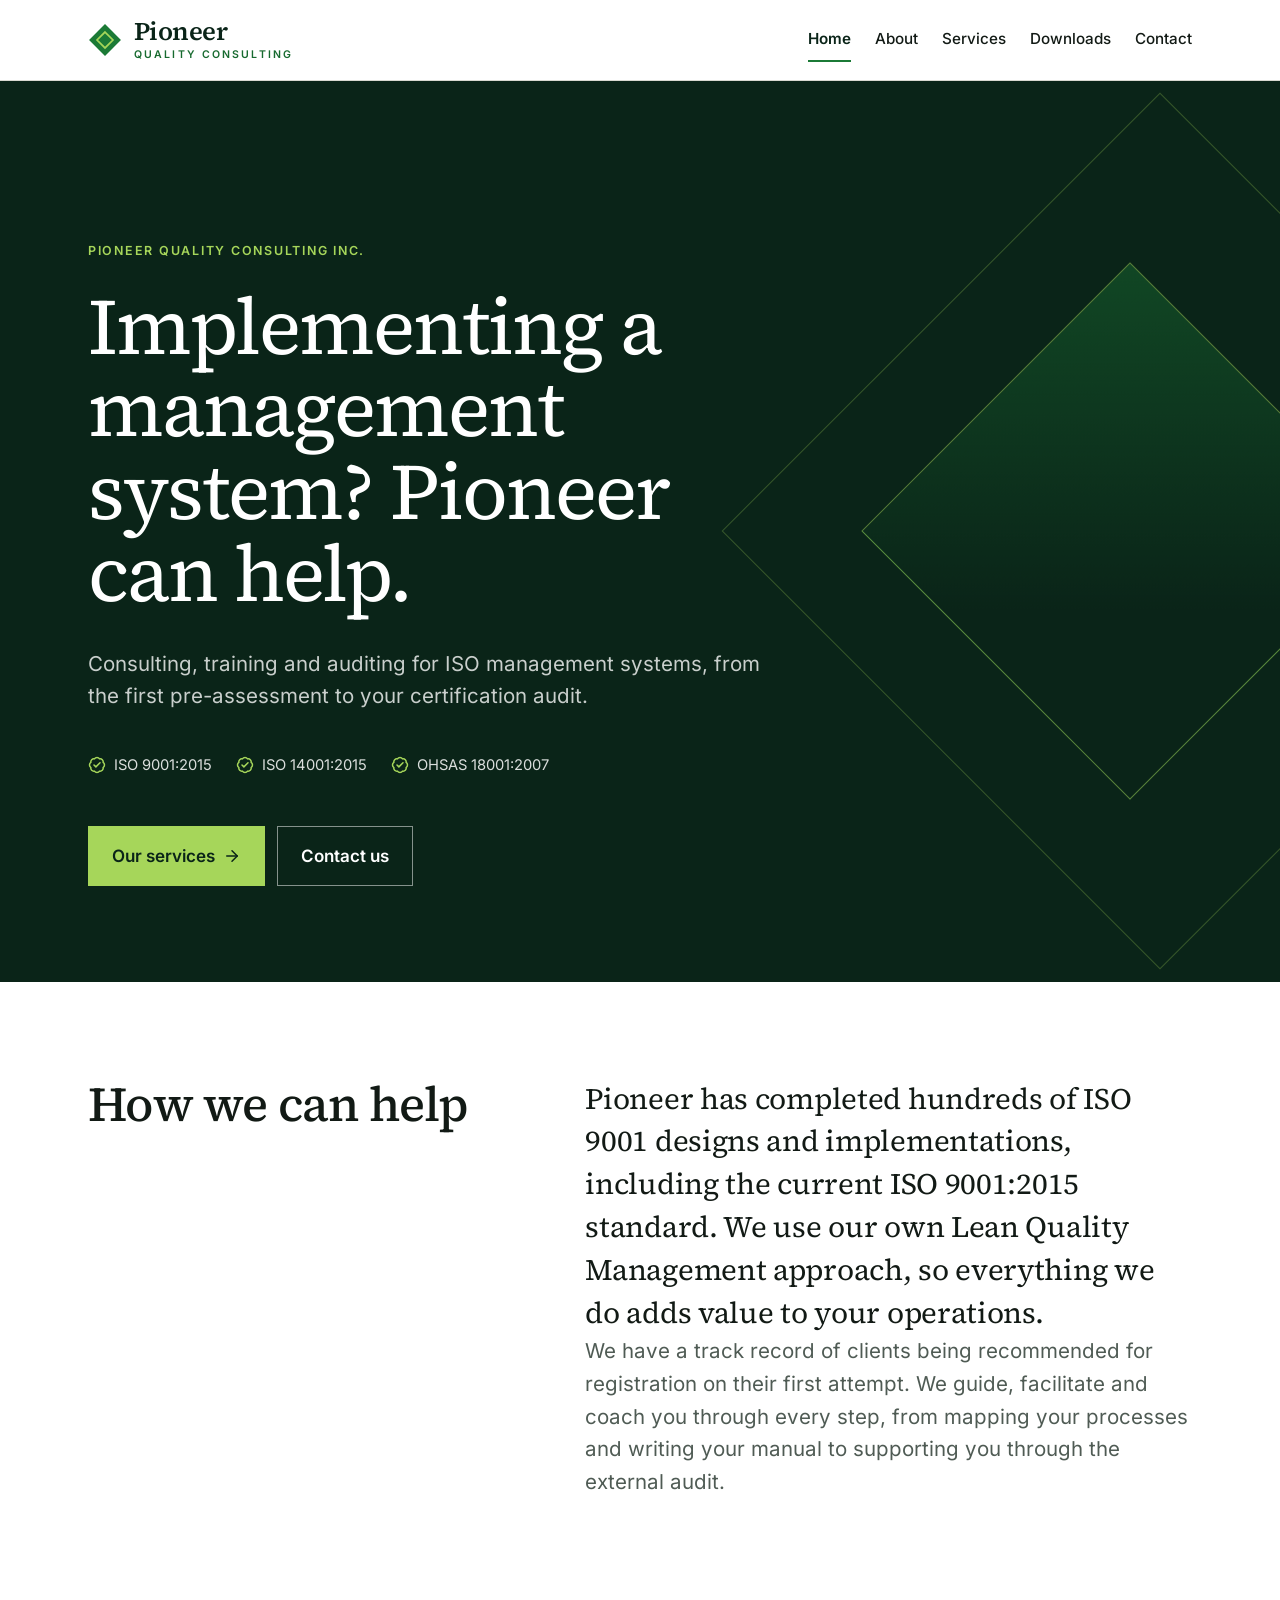
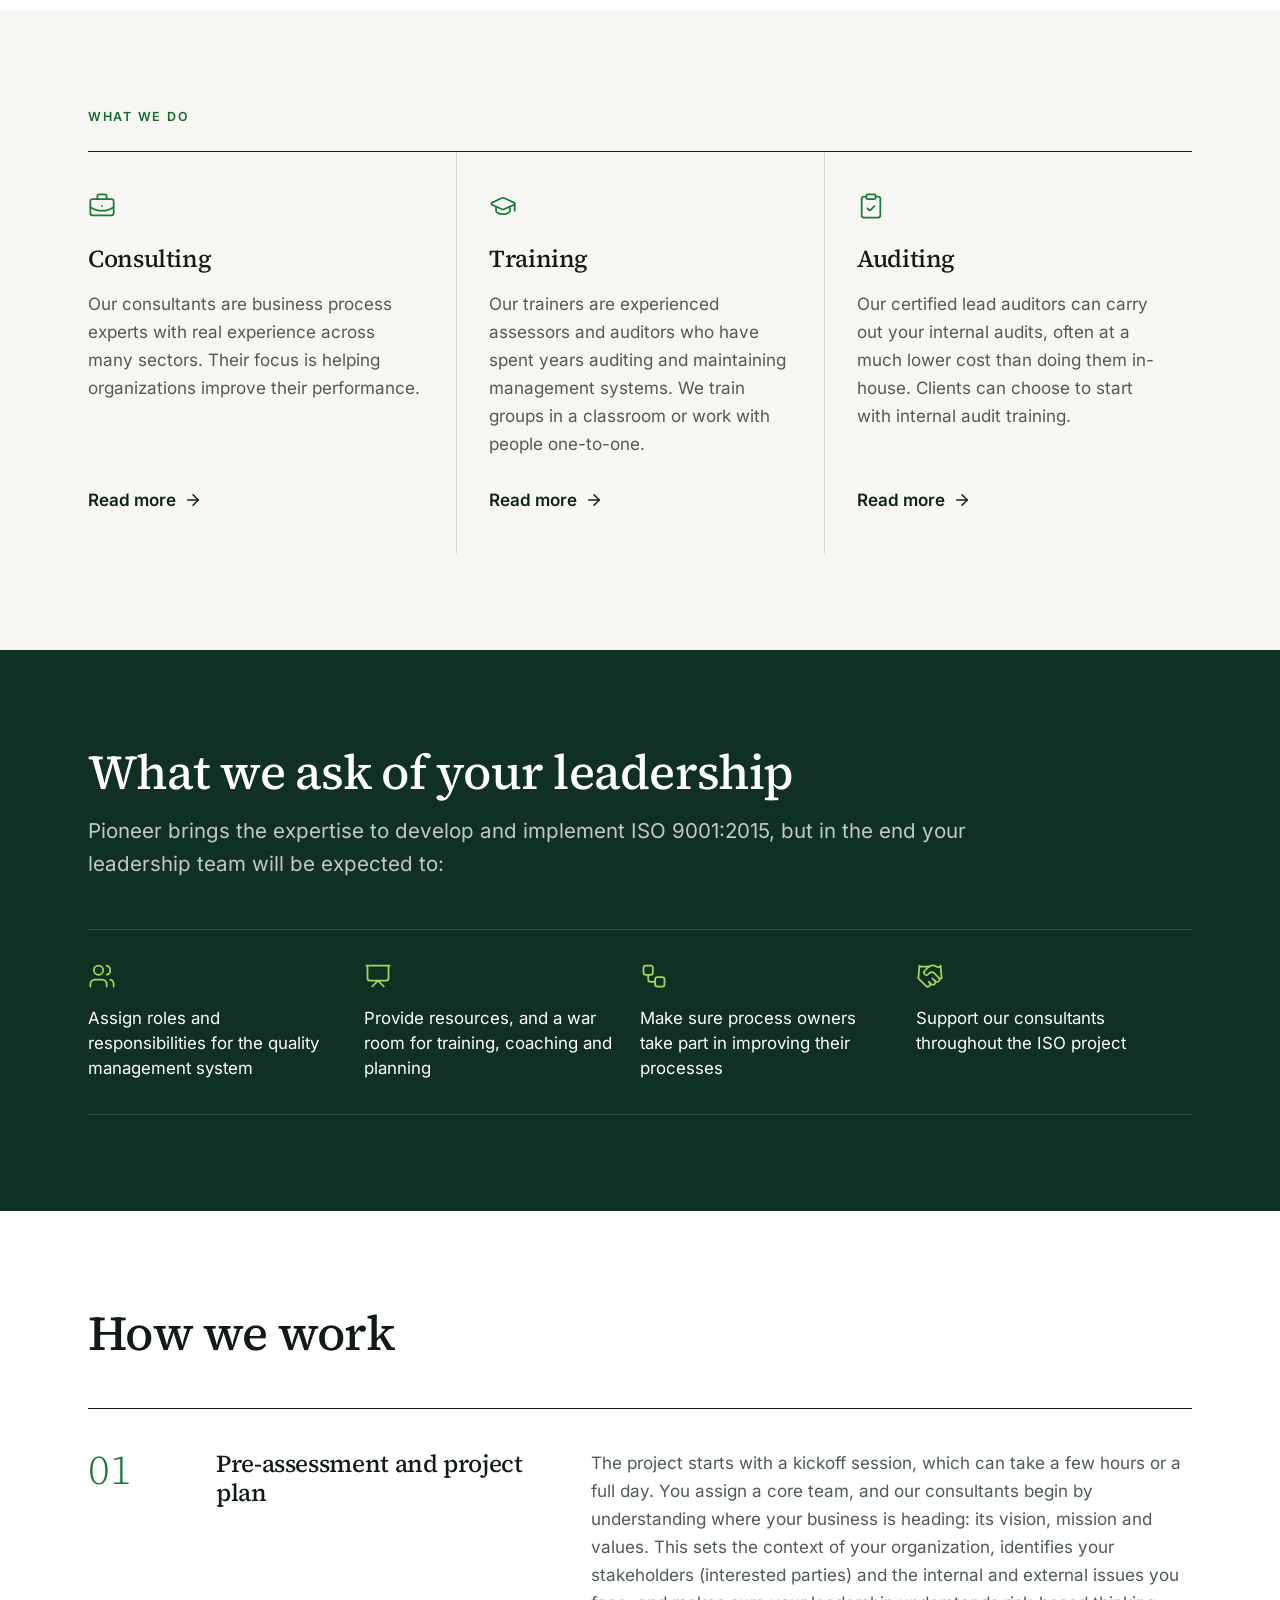
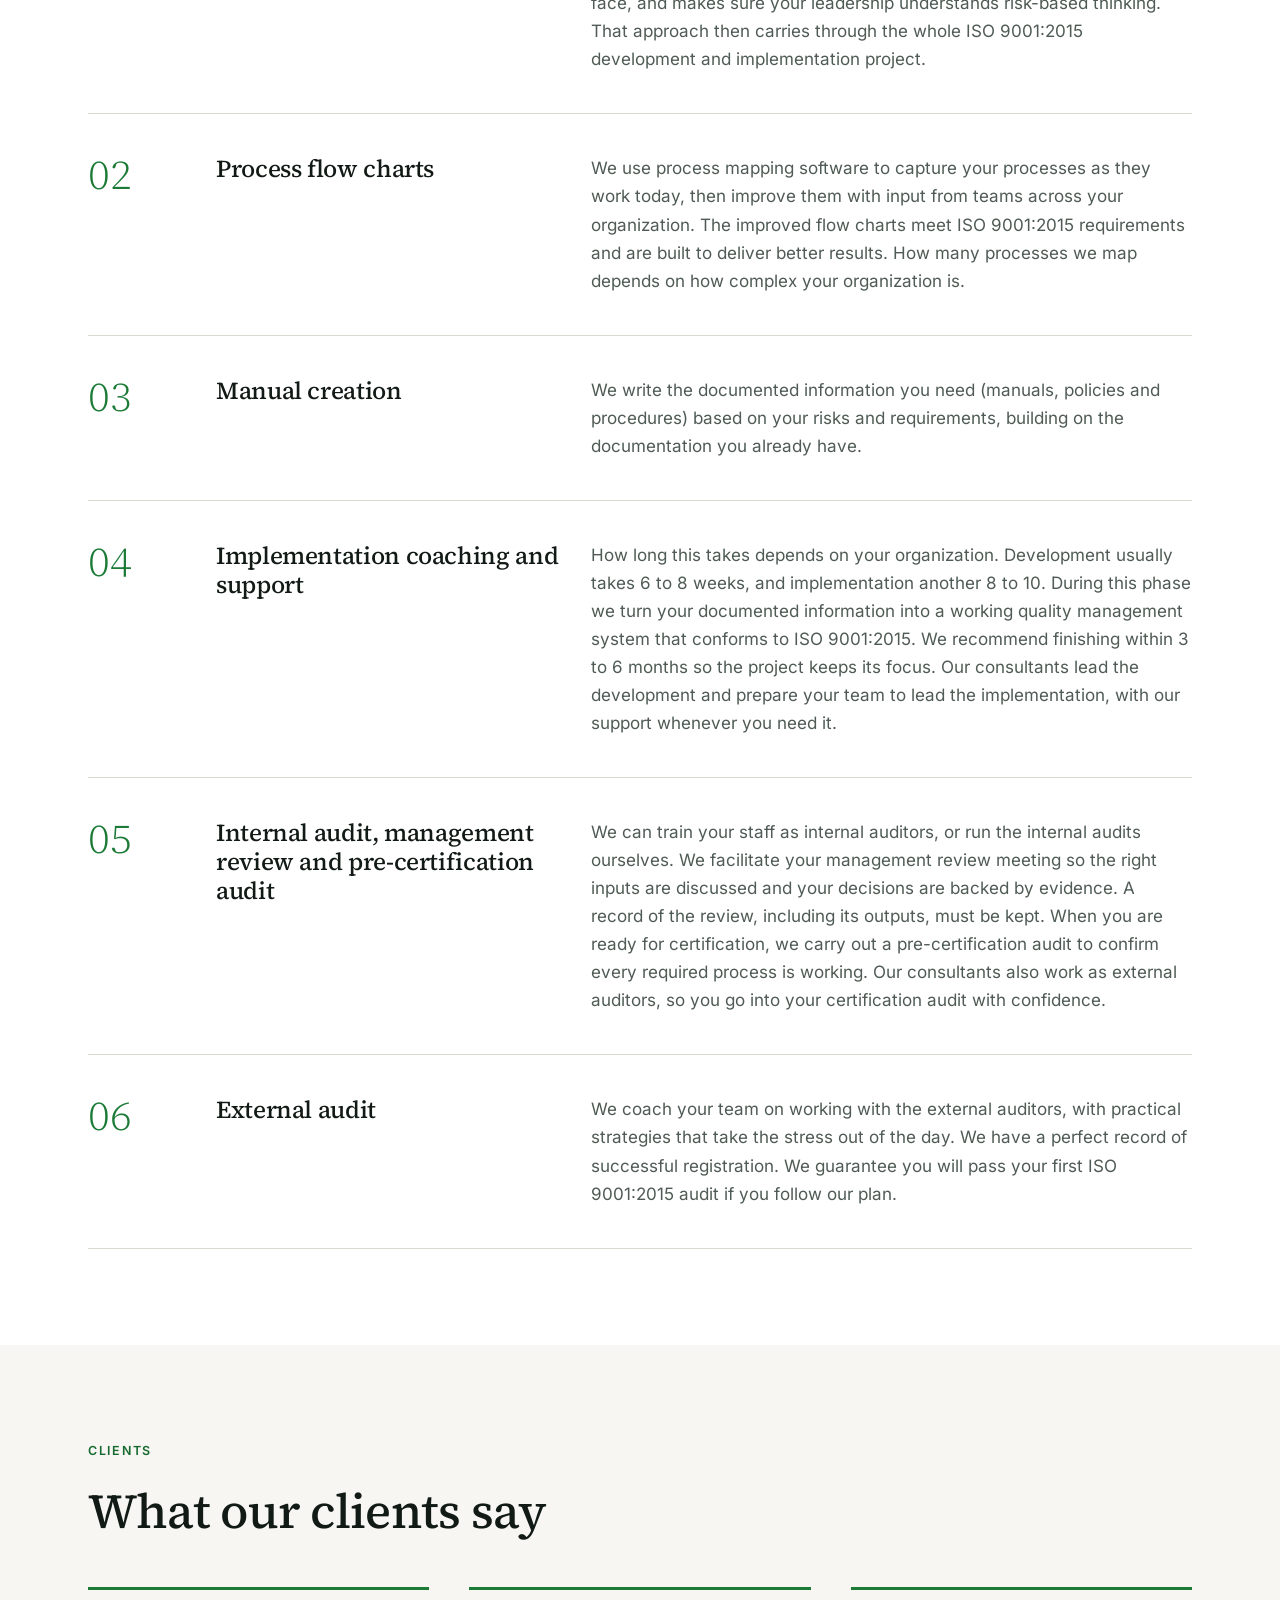
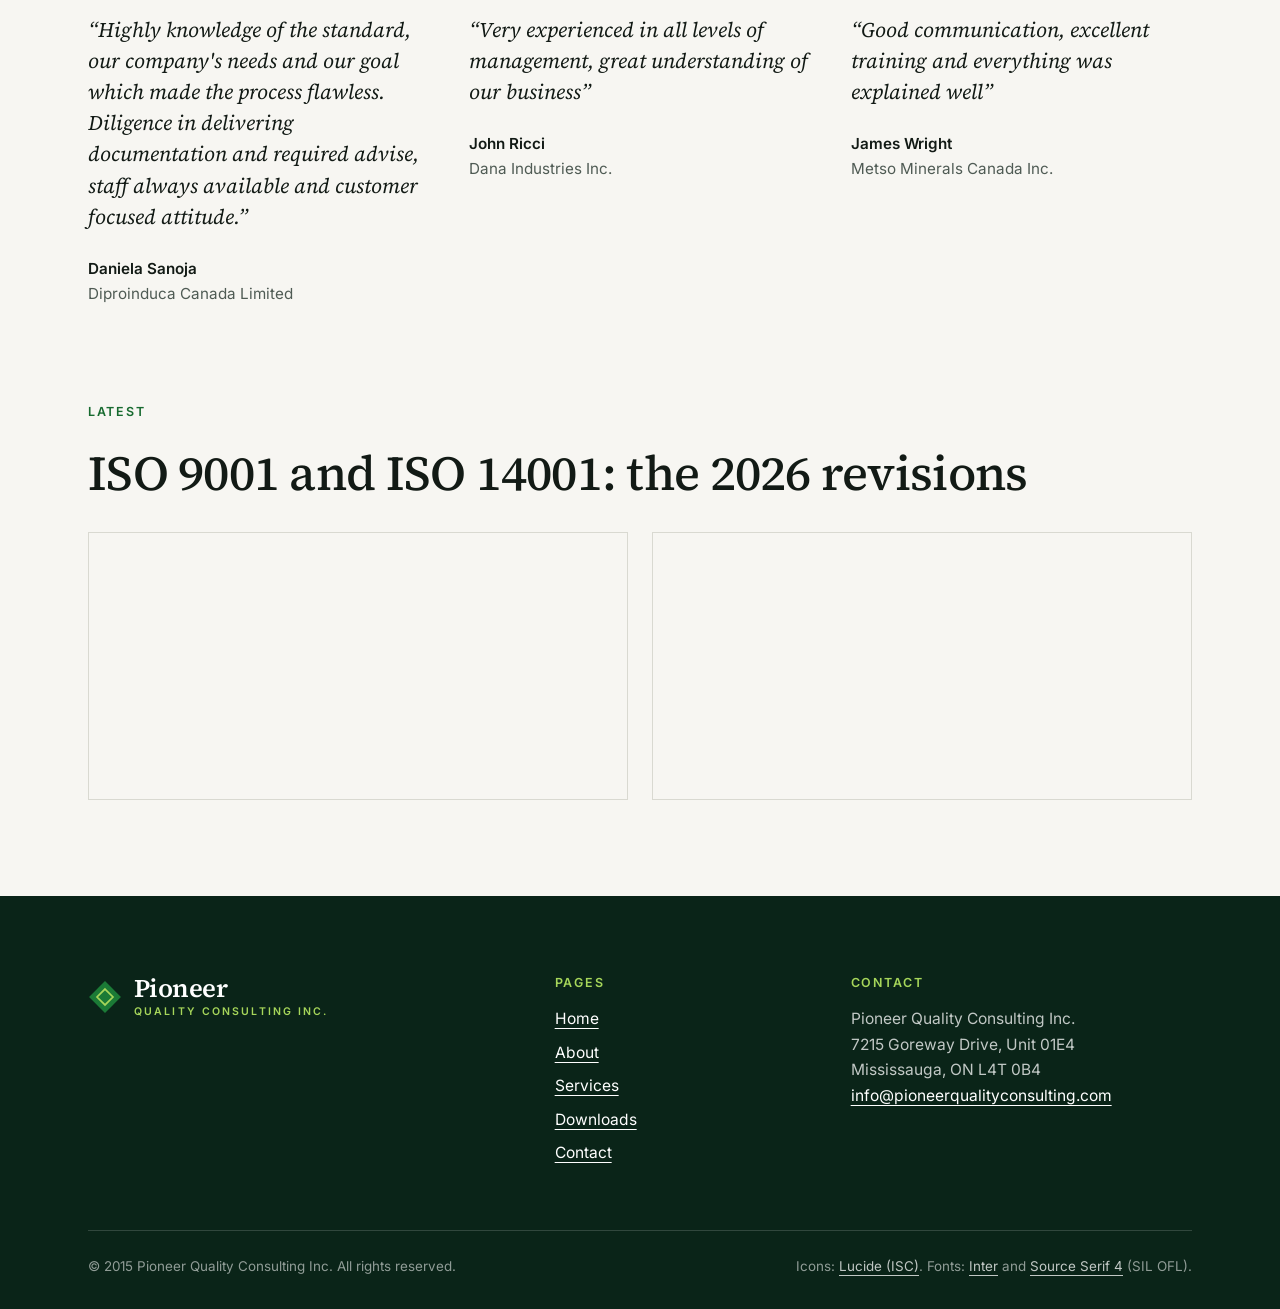
==== index.html @ 40c7e0ee "Pioneer Quality Consulting: static preview Hand-written HTML and one stylesheet; no JavaScript or ex" ====
<!DOCTYPE html>
<html lang="en-CA">
<head>
  <meta charset="utf-8">
  <meta name="viewport" content="width=device-width, initial-scale=1">
  <meta http-equiv="Content-Security-Policy" content="default-src 'none'; style-src 'self'; img-src 'self'; font-src 'self'; base-uri 'none'; form-action 'none'; object-src 'none'">
  <meta name="referrer" content="no-referrer">
  <meta name="robots" content="noindex,nofollow">
  <title>Pioneer Quality Consulting</title>
  <link rel="icon" href="assets/favicon.ico">
  <link rel="preload" href="assets/fonts/source-serif-4-latin-wght-normal.woff2" as="font" type="font/woff2" crossorigin>
  <link rel="preload" href="assets/fonts/inter-latin-wght-normal.woff2" as="font" type="font/woff2" crossorigin>
  <link rel="stylesheet" href="assets/site.css">
</head>
<body>
  <a class="skip-link" href="#main">Skip to content</a>
  <header class="site-header">
    <div class="wrap">
      <a class="brand" href="index.html" aria-label="Pioneer Quality Consulting, home">
        <svg viewBox="0 0 32 32" aria-hidden="true" focusable="false"><path d="M16 1 31 16 16 31 1 16Z" fill="#1b7a36"/><path d="M16 8.5 23.5 16 16 23.5 8.5 16Z" fill="none" stroke="#a6d65a" stroke-width="1.6"/></svg>
        <span class="brand-name"><b>Pioneer</b><small>Quality Consulting</small></span>
      </a>
      <nav class="site-nav" aria-label="Main">
        <ul>
          <li><a href="index.html" aria-current="page">Home</a></li>
          <li><a href="about-us/index.html">About</a></li>
          <li><a href="services/index.html">Services</a></li>
          <li><a href="downloads/index.html">Downloads</a></li>
          <li><a href="contact-us/index.html">Contact</a></li>
        </ul>
      </nav>
    </div>
  </header>
  <main id="main">
    <section class="hero">
      <div class="wrap">
        <p class="label">Pioneer Quality Consulting Inc.</p>
        <h1>Implementing a management system? Pioneer can help.</h1>
        <p class="lead">Consulting, training and auditing for ISO management systems, from the first pre-assessment to your certification audit.</p>
        <ul class="standards" aria-label="Standards we work with">
          <li><svg class="icon small" viewBox="0 0 24 24" fill="none" stroke="currentColor" stroke-width="2" stroke-linecap="round" stroke-linejoin="round" aria-hidden="true" focusable="false"><path d="M3.85 8.62a4 4 0 0 1 4.78-4.77 4 4 0 0 1 6.74 0 4 4 0 0 1 4.78 4.78 4 4 0 0 1 0 6.74 4 4 0 0 1-4.77 4.78 4 4 0 0 1-6.75 0 4 4 0 0 1-4.78-4.77 4 4 0 0 1 0-6.76Z" /><path d="m16 9-5.5 5.5L8 12" /></svg>ISO 9001:2015</li>
          <li><svg class="icon small" viewBox="0 0 24 24" fill="none" stroke="currentColor" stroke-width="2" stroke-linecap="round" stroke-linejoin="round" aria-hidden="true" focusable="false"><path d="M3.85 8.62a4 4 0 0 1 4.78-4.77 4 4 0 0 1 6.74 0 4 4 0 0 1 4.78 4.78 4 4 0 0 1 0 6.74 4 4 0 0 1-4.77 4.78 4 4 0 0 1-6.75 0 4 4 0 0 1-4.78-4.77 4 4 0 0 1 0-6.76Z" /><path d="m16 9-5.5 5.5L8 12" /></svg>ISO 14001:2015</li>
          <li><svg class="icon small" viewBox="0 0 24 24" fill="none" stroke="currentColor" stroke-width="2" stroke-linecap="round" stroke-linejoin="round" aria-hidden="true" focusable="false"><path d="M3.85 8.62a4 4 0 0 1 4.78-4.77 4 4 0 0 1 6.74 0 4 4 0 0 1 4.78 4.78 4 4 0 0 1 0 6.74 4 4 0 0 1-4.77 4.78 4 4 0 0 1-6.75 0 4 4 0 0 1-4.78-4.77 4 4 0 0 1 0-6.76Z" /><path d="m16 9-5.5 5.5L8 12" /></svg>OHSAS 18001:2007</li>
        </ul>
        <div class="actions">
          <a class="button" href="services/index.html">Our services <svg class="icon small" viewBox="0 0 24 24" fill="none" stroke="currentColor" stroke-width="2" stroke-linecap="round" stroke-linejoin="round" aria-hidden="true" focusable="false"><path d="M5 12h14" /><path d="m12 5 7 7-7 7" /></svg></a>
          <a class="button ghost" href="contact-us/index.html">Contact us</a>
        </div>
      </div>
    </section>

    <section class="section white">
      <div class="wrap split">
        <div>
          <h2>How we can help</h2>
        </div>
        <div>
          <p class="statement">Pioneer has completed hundreds of ISO 9001 designs and implementations, including the current ISO 9001:2015 standard. We use our own Lean Quality Management approach, so everything we do adds value to your operations.</p>
          <p class="lead">We have a track record of clients being recommended for registration on their first attempt. We guide, facilitate and coach you through every step, from mapping your processes and writing your manual to supporting you through the external audit.</p>
        </div>
      </div>
    </section>

    <section class="section">
      <div class="wrap">
        <p class="label">What we do</p>
        <div class="pillars">
          <article class="pillar">
            <svg class="icon" viewBox="0 0 24 24" fill="none" stroke="currentColor" stroke-width="2" stroke-linecap="round" stroke-linejoin="round" aria-hidden="true" focusable="false"><path d="M12 12h.01" /><path d="M16 6V4a2 2 0 0 0-2-2h-4a2 2 0 0 0-2 2v2" /><path d="M22 13a18.15 18.15 0 0 1-20 0" /><rect width="20" height="14" x="2" y="6" rx="2" /></svg>
            <h3>Consulting</h3>
            <p>Our consultants are business process experts with real experience across many sectors. Their focus is helping organizations improve their performance.</p>
            <a class="more" href="services/index.html#consulting">Read more <svg class="icon small" viewBox="0 0 24 24" fill="none" stroke="currentColor" stroke-width="2" stroke-linecap="round" stroke-linejoin="round" aria-hidden="true" focusable="false"><path d="M5 12h14" /><path d="m12 5 7 7-7 7" /></svg></a>
          </article>
          <article class="pillar">
            <svg class="icon" viewBox="0 0 24 24" fill="none" stroke="currentColor" stroke-width="2" stroke-linecap="round" stroke-linejoin="round" aria-hidden="true" focusable="false"><path d="M21.42 10.922a1 1 0 0 0-.019-1.838L12.83 5.18a2 2 0 0 0-1.66 0L2.6 9.08a1 1 0 0 0 0 1.832l8.57 3.908a2 2 0 0 0 1.66 0z" /><path d="M22 10v6" /><path d="M6 12.5V16a6 3 0 0 0 12 0v-3.5" /></svg>
            <h3>Training</h3>
            <p>Our trainers are experienced assessors and auditors who have spent years auditing and maintaining management systems. We train groups in a classroom or work with people one-to-one.</p>
            <a class="more" href="services/index.html#training">Read more <svg class="icon small" viewBox="0 0 24 24" fill="none" stroke="currentColor" stroke-width="2" stroke-linecap="round" stroke-linejoin="round" aria-hidden="true" focusable="false"><path d="M5 12h14" /><path d="m12 5 7 7-7 7" /></svg></a>
          </article>
          <article class="pillar">
            <svg class="icon" viewBox="0 0 24 24" fill="none" stroke="currentColor" stroke-width="2" stroke-linecap="round" stroke-linejoin="round" aria-hidden="true" focusable="false"><rect width="8" height="4" x="8" y="2" rx="1" ry="1" /><path d="M16 4h2a2 2 0 0 1 2 2v14a2 2 0 0 1-2 2H6a2 2 0 0 1-2-2V6a2 2 0 0 1 2-2h2" /><path d="m9 14 2 2 4-4" /></svg>
            <h3>Auditing</h3>
            <p>Our certified lead auditors can carry out your internal audits, often at a much lower cost than doing them in-house. Clients can choose to start with internal audit training.</p>
            <a class="more" href="services/index.html#auditing">Read more <svg class="icon small" viewBox="0 0 24 24" fill="none" stroke="currentColor" stroke-width="2" stroke-linecap="round" stroke-linejoin="round" aria-hidden="true" focusable="false"><path d="M5 12h14" /><path d="m12 5 7 7-7 7" /></svg></a>
          </article>
        </div>
      </div>
    </section>

    <section class="section dark">
      <div class="wrap">
        <h2>What we ask of your leadership</h2>
        <p class="lead prose">Pioneer brings the expertise to develop and implement ISO 9001:2015, but in the end your leadership team will be expected to:</p>
        <ul class="duties">
          <li><svg class="icon" viewBox="0 0 24 24" fill="none" stroke="currentColor" stroke-width="2" stroke-linecap="round" stroke-linejoin="round" aria-hidden="true" focusable="false"><path d="M16 21v-2a4 4 0 0 0-4-4H6a4 4 0 0 0-4 4v2" /><path d="M16 3.128a4 4 0 0 1 0 7.744" /><path d="M22 21v-2a4 4 0 0 0-3-3.87" /><circle cx="9" cy="7" r="4" /></svg>Assign roles and responsibilities for the quality management system</li>
          <li><svg class="icon" viewBox="0 0 24 24" fill="none" stroke="currentColor" stroke-width="2" stroke-linecap="round" stroke-linejoin="round" aria-hidden="true" focusable="false"><path d="M2 3h20" /><path d="M21 3v11a2 2 0 0 1-2 2H5a2 2 0 0 1-2-2V3" /><path d="m7 21 5-5 5 5" /></svg>Provide resources, and a war room for training, coaching and planning</li>
          <li><svg class="icon" viewBox="0 0 24 24" fill="none" stroke="currentColor" stroke-width="2" stroke-linecap="round" stroke-linejoin="round" aria-hidden="true" focusable="false"><rect width="8" height="8" x="3" y="3" rx="2" /><path d="M7 11v4a2 2 0 0 0 2 2h4" /><rect width="8" height="8" x="13" y="13" rx="2" /></svg>Make sure process owners take part in improving their processes</li>
          <li><svg class="icon" viewBox="0 0 24 24" fill="none" stroke="currentColor" stroke-width="2" stroke-linecap="round" stroke-linejoin="round" aria-hidden="true" focusable="false"><path d="m11 17 2 2a1 1 0 1 0 3-3" /><path d="m14 14 2.5 2.5a1 1 0 1 0 3-3l-3.88-3.88a3 3 0 0 0-4.24 0l-.88.88a1 1 0 1 1-3-3l2.81-2.81a5.79 5.79 0 0 1 7.06-.87l.47.28a2 2 0 0 0 1.42.25L21 4" /><path d="m21 3 1 11h-2" /><path d="M3 3 2 14l6.5 6.5a1 1 0 1 0 3-3" /><path d="M3 4h8" /></svg>Support our consultants throughout the ISO project</li>
        </ul>
      </div>
    </section>

    <section class="section white">
      <div class="wrap">
        <h2>How we work</h2>
        <ol class="steps">
          <li class="step">
            <h3>Pre-assessment and project plan</h3>
            <div>
              <p>The project starts with a kickoff session, which can take a few hours or a full day. You assign a core team, and our consultants begin by understanding where your business is heading: its vision, mission and values. This sets the context of your organization, identifies your stakeholders (interested parties) and the internal and external issues you face, and makes sure your leadership understands risk-based thinking. That approach then carries through the whole ISO 9001:2015 development and implementation project.</p>
            </div>
          </li>
          <li class="step">
            <h3>Process flow charts</h3>
            <div>
              <p>We use process mapping software to capture your processes as they work today, then improve them with input from teams across your organization. The improved flow charts meet ISO 9001:2015 requirements and are built to deliver better results. How many processes we map depends on how complex your organization is.</p>
            </div>
          </li>
          <li class="step">
            <h3>Manual creation</h3>
            <div>
              <p>We write the documented information you need (manuals, policies and procedures) based on your risks and requirements, building on the documentation you already have.</p>
            </div>
          </li>
          <li class="step">
            <h3>Implementation coaching and support</h3>
            <div>
              <p>How long this takes depends on your organization. Development usually takes 6 to 8 weeks, and implementation another 8 to 10. During this phase we turn your documented information into a working quality management system that conforms to ISO 9001:2015. We recommend finishing within 3 to 6 months so the project keeps its focus. Our consultants lead the development and prepare your team to lead the implementation, with our support whenever you need it.</p>
            </div>
          </li>
          <li class="step">
            <h3>Internal audit, management review and pre-certification audit</h3>
            <div>
              <p>We can train your staff as internal auditors, or run the internal audits ourselves. We facilitate your management review meeting so the right inputs are discussed and your decisions are backed by evidence. A record of the review, including its outputs, must be kept. When you are ready for certification, we carry out a pre-certification audit to confirm every required process is working. Our consultants also work as external auditors, so you go into your certification audit with confidence.</p>
            </div>
          </li>
          <li class="step">
            <h3>External audit</h3>
            <div>
              <p>We coach your team on working with the external auditors, with practical strategies that take the stress out of the day. We have a perfect record of successful registration. We guarantee you will pass your first ISO 9001:2015 audit if you follow our plan.</p>
            </div>
          </li>
        </ol>
      </div>
    </section>

    <section class="section">
      <div class="wrap">
        <p class="label">Clients</p>
        <h2>What our clients say</h2>
        <div class="quotes">
          <figure class="quote">
            <blockquote><p>Highly knowledge of the standard, our company's needs and our goal which made the process flawless. Diligence in delivering documentation and required advise, staff always available and customer focused attitude.</p></blockquote>
            <figcaption><b>Daniela Sanoja</b> <span>Diproinduca Canada Limited</span></figcaption>
          </figure>
          <figure class="quote">
            <blockquote><p>Very experienced in all levels of management, great understanding of our business</p></blockquote>
            <figcaption><b>John Ricci</b> <span>Dana Industries Inc.</span></figcaption>
          </figure>
          <figure class="quote">
            <blockquote><p>Good communication, excellent training and everything was explained well</p></blockquote>
            <figcaption><b>James Wright</b> <span>Metso Minerals Canada Inc.</span></figcaption>
          </figure>
        </div>
      </div>
    </section>

    <section class="section tight">
      <div class="wrap">
        <p class="label">Latest</p>
        <h2>ISO 9001 and ISO 14001: the 2026 revisions</h2>
        <div class="banners">
          <img src="assets/img/banner-iso-14001-2026.jpg" width="1400" height="692" alt="Your trusted partner for ISO 14001:2026 certification. Environmental management for a sustainable future." loading="lazy" decoding="async">
          <img src="assets/img/banner-iso-9001-2026.jpg" width="1400" height="542" alt="Change is coming: ISO 9001:2026." loading="lazy" decoding="async">
        </div>
      </div>
    </section>
  </main>
  <footer class="site-footer">
    <div class="wrap">
      <div class="footer-grid">
        <div>
          <span class="brand footer-brand"><svg viewBox="0 0 32 32" aria-hidden="true" focusable="false"><path d="M16 1 31 16 16 31 1 16Z" fill="#1b7a36"/><path d="M16 8.5 23.5 16 16 23.5 8.5 16Z" fill="none" stroke="#a6d65a" stroke-width="1.6"/></svg><span class="brand-name"><b>Pioneer</b><small>Quality Consulting Inc.</small></span></span>
        </div>
        <nav aria-label="Footer">
          <h2>Pages</h2>
          <ul>
            <li><a href="index.html">Home</a></li>
            <li><a href="about-us/index.html">About</a></li>
            <li><a href="services/index.html">Services</a></li>
            <li><a href="downloads/index.html">Downloads</a></li>
            <li><a href="contact-us/index.html">Contact</a></li>
          </ul>
        </nav>
        <div>
          <h2>Contact</h2>
          <address>
            Pioneer Quality Consulting Inc.<br>
            7215 Goreway Drive, Unit 01E4<br>
            Mississauga, ON L4T 0B4<br>
            <a href="mailto:info@pioneerqualityconsulting.com">info@pioneerqualityconsulting.com</a>
          </address>
        </div>
      </div>
      <div class="legal">
        <p>&copy; 2015 Pioneer Quality Consulting Inc. All rights reserved.</p>
        <p>Icons: <a href="assets/licenses/lucide-ISC.txt">Lucide (ISC)</a>. Fonts: <a href="assets/licenses/inter-OFL.txt">Inter</a> and <a href="assets/licenses/source-serif-4-OFL.txt">Source Serif 4</a> (SIL OFL).</p>
      </div>
    </div>
  </footer>
</body>
</html>
---- assets/site.css ----
/* Pioneer Quality Consulting: site stylesheet.
   Self-hosted open-licence fonts (SIL OFL 1.1), Lucide icons (ISC) inlined as SVG.
   No scripts, no inline styles, no external requests (see CSP in each page).
   Spacing and type tokens follow an 8px scale in the style of IBM Carbon. */

@font-face {
  font-family: 'Source Serif 4';
  src: url('fonts/source-serif-4-latin-wght-normal.woff2') format('woff2');
  font-weight: 200 900;
  font-style: normal;
  font-display: swap;
}

@font-face {
  font-family: 'Source Serif 4';
  src: url('fonts/source-serif-4-latin-wght-italic.woff2') format('woff2');
  font-weight: 200 900;
  font-style: italic;
  font-display: swap;
}

@font-face {
  font-family: 'Inter';
  src: url('fonts/inter-latin-wght-normal.woff2') format('woff2');
  font-weight: 100 900;
  font-style: normal;
  font-display: swap;
}

:root {
  /* colour */
  --ink: #0a2418;
  --ink-2: #0f3022;
  --green: #1b7a36;
  --green-text: #176a2f;
  --lime: #a6d65a;
  --paper: #f7f6f2;
  --white: #ffffff;
  --text: #121a15;
  --muted: #4f5b54;
  --line: #d9d9d1;
  --line-dark: rgba(255, 255, 255, 0.16);

  /* spacing scale (8px base) */
  --s-02: 4px;
  --s-03: 8px;
  --s-04: 12px;
  --s-05: 16px;
  --s-06: 24px;
  --s-07: 32px;
  --s-08: 40px;
  --s-09: 48px;
  --s-10: 64px;
  --s-11: 80px;
  --s-12: 96px;
  --s-13: 160px;

  /* type */
  --serif: 'Source Serif 4', 'Iowan Old Style', Georgia, serif;
  --sans: 'Inter', ui-sans-serif, system-ui, -apple-system, 'Segoe UI', Roboto, Arial, sans-serif;
  --display: clamp(2.6rem, 6.2vw, 5rem);
  --h2: clamp(2rem, 3.8vw, 3.1rem);
  --h3: clamp(1.3rem, 1.9vw, 1.6rem);
  --lead: clamp(1.15rem, 1.6vw, 1.35rem);

  --max: 1200px;
  --gutter: clamp(16px, 4.5vw, 48px);
}

*,
*::before,
*::after {
  box-sizing: border-box;
}

html {
  -webkit-text-size-adjust: 100%;
}

body {
  margin: 0;
  background: var(--paper);
  color: var(--text);
  font-family: var(--sans);
  font-size: 1.0625rem;
  line-height: 1.65;
  font-feature-settings: 'ss01', 'cv11';
  text-rendering: optimizeLegibility;
}

img {
  display: block;
  max-width: 100%;
  height: auto;
}

a {
  color: var(--green-text);
  text-decoration-thickness: 1px;
  text-underline-offset: 4px;
}

a:hover {
  color: var(--ink);
}

:focus-visible {
  outline: 3px solid var(--green);
  outline-offset: 3px;
}

h1,
h2,
h3 {
  margin: 0 0 var(--s-05);
  font-family: var(--serif);
  font-weight: 500;
  line-height: 1.1;
  letter-spacing: -0.015em;
}

h2 {
  font-size: var(--h2);
}

h3 {
  font-size: var(--h3);
  line-height: 1.2;
}

p {
  margin: 0 0 var(--s-05);
}

.icon {
  width: 28px;
  height: 28px;
  flex: none;
  stroke-width: 1.5;
}

.icon.small {
  width: 18px;
  height: 18px;
  stroke-width: 2;
}

.wrap {
  width: 100%;
  max-width: var(--max);
  margin: 0 auto;
  padding: 0 var(--gutter);
}

.skip-link {
  position: absolute;
  left: var(--s-04);
  top: -80px;
  z-index: 10;
  padding: var(--s-04) var(--s-05);
  background: var(--ink);
  color: var(--white);
}

.skip-link:focus {
  top: var(--s-04);
  color: var(--white);
}

.label {
  display: block;
  margin: 0 0 var(--s-06);
  font-family: var(--sans);
  font-size: 0.78rem;
  font-weight: 600;
  letter-spacing: 0.14em;
  text-transform: uppercase;
  color: var(--green-text);
}

.lead {
  font-size: var(--lead);
  line-height: 1.6;
  color: var(--muted);
}

.prose {
  max-width: 68ch;
}

/* ---------------------------------------------------------------- header */

.site-header {
  background: var(--white);
  border-bottom: 1px solid var(--line);
}

.site-header .wrap {
  display: flex;
  flex-wrap: wrap;
  align-items: center;
  justify-content: space-between;
  gap: var(--s-04) var(--s-07);
  min-height: 80px;
  padding-top: var(--s-04);
  padding-bottom: var(--s-04);
}

.brand {
  display: flex;
  align-items: center;
  gap: var(--s-04);
  color: var(--ink);
  text-decoration: none;
}

.brand svg {
  width: 34px;
  height: 34px;
  flex: none;
}

.brand-name {
  display: flex;
  flex-direction: column;
  line-height: 1;
}

.brand-name b {
  font-family: var(--serif);
  font-size: 1.6rem;
  font-weight: 600;
  letter-spacing: -0.02em;
}

.brand-name small {
  margin-top: 5px;
  font-size: 0.66rem;
  font-weight: 600;
  letter-spacing: 0.2em;
  text-transform: uppercase;
  color: var(--green-text);
}

.site-nav ul {
  display: flex;
  flex-wrap: wrap;
  gap: var(--s-02) var(--s-06);
  margin: 0;
  padding: 0;
  list-style: none;
}

.site-nav a {
  display: block;
  padding: var(--s-03) 0;
  border-bottom: 2px solid transparent;
  color: var(--text);
  font-size: 0.95rem;
  font-weight: 500;
  text-decoration: none;
}

.site-nav a:hover {
  border-bottom-color: var(--line);
}

.site-nav a[aria-current='page'] {
  border-bottom-color: var(--green);
  color: var(--ink);
  font-weight: 600;
}

@media (max-width: 680px) {
  .site-header .wrap {
    justify-content: center;
  }

  .site-nav ul {
    justify-content: center;
    gap: var(--s-02) var(--s-05);
  }
}

/* ------------------------------------------------------------------ hero */
.hero {
  position: relative;
  overflow: hidden;
  isolation: isolate;
  background: var(--ink);
  color: var(--white);
  padding: var(--s-13) 0 var(--s-12);
}

/* Fine diamond linework echoing the logo mark. */
.hero::before,
.hero::after {
  content: '';
  position: absolute;
  z-index: -1;
  border: 1px solid rgba(166, 214, 90, 0.28);
  transform: rotate(45deg);
}

.hero::before {
  width: min(56vw, 620px);
  aspect-ratio: 1;
  right: max(-16vw, -190px);
  top: 50%;
  margin-top: calc(min(56vw, 620px) / -2);
}

.hero::after {
  width: min(34vw, 380px);
  aspect-ratio: 1;
  right: max(-4vw, -40px);
  top: 50%;
  margin-top: calc(min(34vw, 380px) / -2);
  border-color: rgba(166, 214, 90, 0.5);
  background: linear-gradient(135deg, rgba(27, 122, 54, 0.4), transparent 65%);
}

.hero .label {
  color: var(--lime);
}

.hero h1 {
  max-width: 15ch;
  margin-bottom: var(--s-07);
  font-size: var(--display);
  font-weight: 400;
  line-height: 1.04;
  letter-spacing: -0.025em;
}

.hero .lead {
  max-width: 52ch;
  color: rgba(255, 255, 255, 0.78);
}

.standards {
  display: flex;
  flex-wrap: wrap;
  gap: var(--s-03) var(--s-06);
  margin: var(--s-08) 0 var(--s-09);
  padding: 0;
  list-style: none;
  font-size: 0.92rem;
  color: rgba(255, 255, 255, 0.85);
}

.standards li {
  display: flex;
  align-items: center;
  gap: var(--s-03);
}

.standards .icon {
  color: var(--lime);
}

.actions {
  display: flex;
  flex-wrap: wrap;
  gap: var(--s-04);
}

.button {
  display: inline-flex;
  align-items: center;
  gap: var(--s-03);
  padding: var(--s-05) var(--s-06);
  background: var(--lime);
  color: var(--ink);
  font-weight: 600;
  text-decoration: none;
}

.button:hover {
  background: var(--white);
  color: var(--ink);
}

.button.ghost {
  background: transparent;
  box-shadow: inset 0 0 0 1px rgba(255, 255, 255, 0.5);
  color: var(--white);
}

.button.ghost:hover {
  background: var(--white);
  color: var(--ink);
}

.hero.page {
  padding: var(--s-12) 0 var(--s-11);
}

.hero.page h1 {
  max-width: 18ch;
  margin-bottom: var(--s-05);
  font-size: clamp(2.4rem, 5vw, 4rem);
}

.hero.page .lead {
  margin: 0;
}

/* --------------------------------------------------------------- sections */
.section {
  padding: var(--s-12) 0;
}

.section.white {
  background: var(--white);
}

.section.dark {
  background: var(--ink-2);
  color: var(--white);
}

.section.dark .label {
  color: var(--lime);
}

.section.dark .lead {
  color: rgba(255, 255, 255, 0.75);
}

.section.tight {
  padding-top: 0;
}

@media (max-width: 680px) {
  .section {
    padding: var(--s-10) 0;
  }

  .hero {
    padding: var(--s-11) 0 var(--s-10);
  }

  .hero.page {
    padding: var(--s-10) 0 var(--s-09);
  }
}

.split {
  display: grid;
  grid-template-columns: 5fr 7fr;
  gap: var(--s-10);
  align-items: start;
}

@media (max-width: 860px) {
  .split {
    grid-template-columns: 1fr;
    gap: var(--s-06);
  }
}

.statement {
  margin: 0;
  font-family: var(--serif);
  font-size: clamp(1.35rem, 2.4vw, 1.85rem);
  font-weight: 400;
  line-height: 1.45;
  letter-spacing: -0.01em;
}

/* ---------------------------------------------------------------- pillars */
.pillars {
  display: grid;
  grid-template-columns: repeat(auto-fit, minmax(270px, 1fr));
  border-top: 1px solid var(--text);
}

.pillar {
  display: flex;
  flex-direction: column;
  padding: var(--s-08) var(--s-07) var(--s-08) 0;
}

.pillar + .pillar {
  padding-left: var(--s-07);
  border-left: 1px solid var(--line);
}

@media (max-width: 880px) {
  .pillar,
  .pillar + .pillar {
    padding: var(--s-07) 0;
    border-left: 0;
    border-bottom: 1px solid var(--line);
  }
}

.pillar > .icon {
  margin-bottom: var(--s-06);
  color: var(--green);
}

.pillar p {
  flex: 1;
  color: var(--muted);
}

.more {
  display: inline-flex;
  align-items: center;
  gap: var(--s-03);
  align-self: flex-start;
  margin-top: var(--s-04);
  color: var(--ink);
  font-weight: 600;
  text-decoration: none;
}

.more:hover {
  color: var(--green-text);
}

.more:hover .icon {
  transform: translateX(3px);
}

.more .icon {
  transition: transform 0.15s ease;
}

@media (prefers-reduced-motion: reduce) {
  .more .icon {
    transition: none;
  }
}

/* --------------------------------------------------------------- leadership */
.duties {
  display: grid;
  grid-template-columns: repeat(auto-fit, minmax(230px, 1fr));
  gap: 0;
  margin: var(--s-09) 0 0;
  padding: 0;
  list-style: none;
  border-top: 1px solid var(--line-dark);
}

.duties li {
  padding: var(--s-07) var(--s-06) var(--s-07) 0;
  border-bottom: 1px solid var(--line-dark);
  font-size: 1.05rem;
  line-height: 1.5;
}

.duties .icon {
  display: block;
  margin-bottom: var(--s-05);
  color: var(--lime);
}

/* ------------------------------------------------------------ process steps */
.steps {
  margin: var(--s-09) 0 0;
  padding: 0;
  list-style: none;
  counter-reset: step;
  border-top: 1px solid var(--text);
}

.step {
  display: grid;
  grid-template-columns: 96px 4fr 7fr;
  gap: var(--s-07);
  padding: var(--s-08) 0;
  border-bottom: 1px solid var(--line);
  counter-increment: step;
}

.step::before {
  content: counter(step, decimal-leading-zero);
  font-family: var(--serif);
  font-size: 2.6rem;
  font-weight: 300;
  line-height: 1;
  color: var(--green);
}

.step h3 {
  margin: 0;
}

.step p {
  margin: 0;
  color: var(--muted);
}


@media (max-width: 900px) {
  .step {
    grid-template-columns: 64px 1fr;
    gap: var(--s-04) var(--s-06);
  }

  .step::before {
    grid-row: span 2;
    font-size: 2rem;
  }
}

/* ------------------------------------------------------------- testimonials */
.quotes {
  display: grid;
  grid-template-columns: repeat(auto-fit, minmax(290px, 1fr));
  gap: var(--s-09) var(--s-08);
  margin-top: var(--s-09);
}

.quote {
  margin: 0;
  padding-top: var(--s-06);
  border-top: 3px solid var(--green);
}

.quote blockquote {
  margin: 0 0 var(--s-06);
  font-family: var(--serif);
  font-size: 1.3rem;
  font-style: italic;
  line-height: 1.5;
}

.quote blockquote p::before {
  content: '\201C';
}

.quote blockquote p::after {
  content: '\201D';
}

.quote figcaption {
  font-size: 0.95rem;
  color: var(--muted);
}

.quote figcaption b {
  display: block;
  color: var(--text);
  font-weight: 600;
}

/* ---------------------------------------------------------------- banners */
.banners {
  display: grid;
  grid-template-columns: 1fr 1fr;
  gap: var(--s-06);
  margin-top: var(--s-07);
}

.banners img {
  width: 100%;
  height: 100%;
  object-fit: cover;
  border: 1px solid var(--line);
}

@media (max-width: 760px) {
  .banners {
    grid-template-columns: 1fr;
  }
}

/* ------------------------------------------------------------------ about */
.mission {
  margin: 0;
  padding-left: var(--s-07);
  border-left: 3px solid var(--lime);
  font-family: var(--serif);
  font-size: clamp(1.5rem, 3vw, 2.3rem);
  font-weight: 400;
  line-height: 1.35;
  letter-spacing: -0.015em;
}

.offers {
  display: grid;
  grid-template-columns: repeat(auto-fit, minmax(260px, 1fr));
  margin: var(--s-08) 0 0;
  padding: 0;
  list-style: none;
  border-top: 1px solid var(--text);
}

.offers li {
  padding: var(--s-07) var(--s-07) var(--s-07) 0;
  font-family: var(--serif);
  font-size: var(--h3);
  line-height: 1.25;
}

.offers li + li {
  padding-left: var(--s-07);
  border-left: 1px solid var(--line);
}

.offers .icon {
  display: block;
  margin-bottom: var(--s-05);
  color: var(--green);
}

@media (max-width: 880px) {
  .offers li,
  .offers li + li {
    padding: var(--s-06) 0;
    border-left: 0;
    border-bottom: 1px solid var(--line);
  }
}

/* --------------------------------------------------------------- services */
.service {
  display: grid;
  grid-template-columns: 4fr 8fr;
  gap: var(--s-10);
  padding: var(--s-11) 0;
  border-top: 1px solid var(--line);
  scroll-margin-top: var(--s-06);
}

.service:first-child {
  border-top: 1px solid var(--text);
}

.service-head .icon {
  width: 40px;
  height: 40px;
  margin-bottom: var(--s-06);
  color: var(--green);
}

.service-head h2 {
  margin: 0;
}

.ticks {
  margin: var(--s-06) 0 0;
  padding: 0;
  list-style: none;
  border-top: 1px solid var(--line);
}

.ticks li {
  display: flex;
  gap: var(--s-04);
  align-items: baseline;
  padding: var(--s-04) 0;
  border-bottom: 1px solid var(--line);
}

.ticks .icon {
  position: relative;
  top: 3px;
  color: var(--green);
}

@media (max-width: 820px) {
  .service {
    grid-template-columns: 1fr;
    gap: var(--s-05);
    padding: var(--s-09) 0;
  }
}

/* -------------------------------------------------------------- downloads */
.docs {
  display: grid;
  grid-template-columns: repeat(auto-fill, minmax(260px, 1fr));
  gap: 0 var(--s-07);
  margin: var(--s-07) 0 0;
  padding: 0;
  list-style: none;
  border-top: 1px solid var(--text);
}

.docs li {
  display: flex;
  align-items: center;
  gap: var(--s-04);
  padding: var(--s-05) 0;
  border-bottom: 1px solid var(--line);
  font-weight: 500;
}

.docs .icon {
  color: var(--green);
}

/* ---------------------------------------------------------------- contact */
.contact-list {
  margin: 0;
  border-top: 1px solid var(--text);
}

.contact-list div {
  padding: var(--s-07) 0;
  border-bottom: 1px solid var(--line);
}

.contact-list .icon {
  color: var(--green);
}

.contact-list dt {
  display: flex;
  align-items: center;
  gap: var(--s-03);
  margin-bottom: var(--s-03);
  font-size: 0.78rem;
  font-weight: 600;
  letter-spacing: 0.14em;
  text-transform: uppercase;
  color: var(--muted);
}

.contact-list dd {
  margin: 0;
  font-family: var(--serif);
  font-size: clamp(1.2rem, 2.2vw, 1.55rem);
  line-height: 1.4;
  overflow-wrap: anywhere;
}

/* ----------------------------------------------------------------- footer */
.site-footer {
  padding: var(--s-11) 0 var(--s-07);
  background: var(--ink);
  color: rgba(255, 255, 255, 0.75);
  font-size: 0.97rem;
}

.site-footer a {
  color: var(--white);
}

.site-footer a:hover {
  color: var(--lime);
}

.footer-grid {
  display: grid;
  grid-template-columns: 5fr 3fr 4fr;
  gap: var(--s-08);
}

.site-footer h2 {
  margin-bottom: var(--s-05);
  font-family: var(--sans);
  font-size: 0.78rem;
  font-weight: 600;
  letter-spacing: 0.14em;
  text-transform: uppercase;
  color: var(--lime);
}

.site-footer ul {
  margin: 0;
  padding: 0;
  list-style: none;
}

.site-footer li + li {
  margin-top: var(--s-03);
}

.footer-brand {
  color: var(--white);
}

.footer-brand .brand-name small {
  color: var(--lime);
}

.site-footer address {
  font-style: normal;
}

.legal {
  display: flex;
  flex-wrap: wrap;
  justify-content: space-between;
  gap: var(--s-03) var(--s-06);
  margin-top: var(--s-10);
  padding-top: var(--s-06);
  border-top: 1px solid var(--line-dark);
  font-size: 0.84rem;
  color: rgba(255, 255, 255, 0.55);
}

.legal p {
  margin: 0;
}

.legal a {
  color: rgba(255, 255, 255, 0.75);
}

@media (max-width: 760px) {
  .footer-grid {
    grid-template-columns: 1fr;
    gap: var(--s-07);
  }
}

@media print {
  .site-nav,
  .hero::before,
  .hero::after {
    display: none;
  }

  .hero,
  .section.dark,
  .site-footer {
    background: var(--white);
    color: var(--text);
  }
}
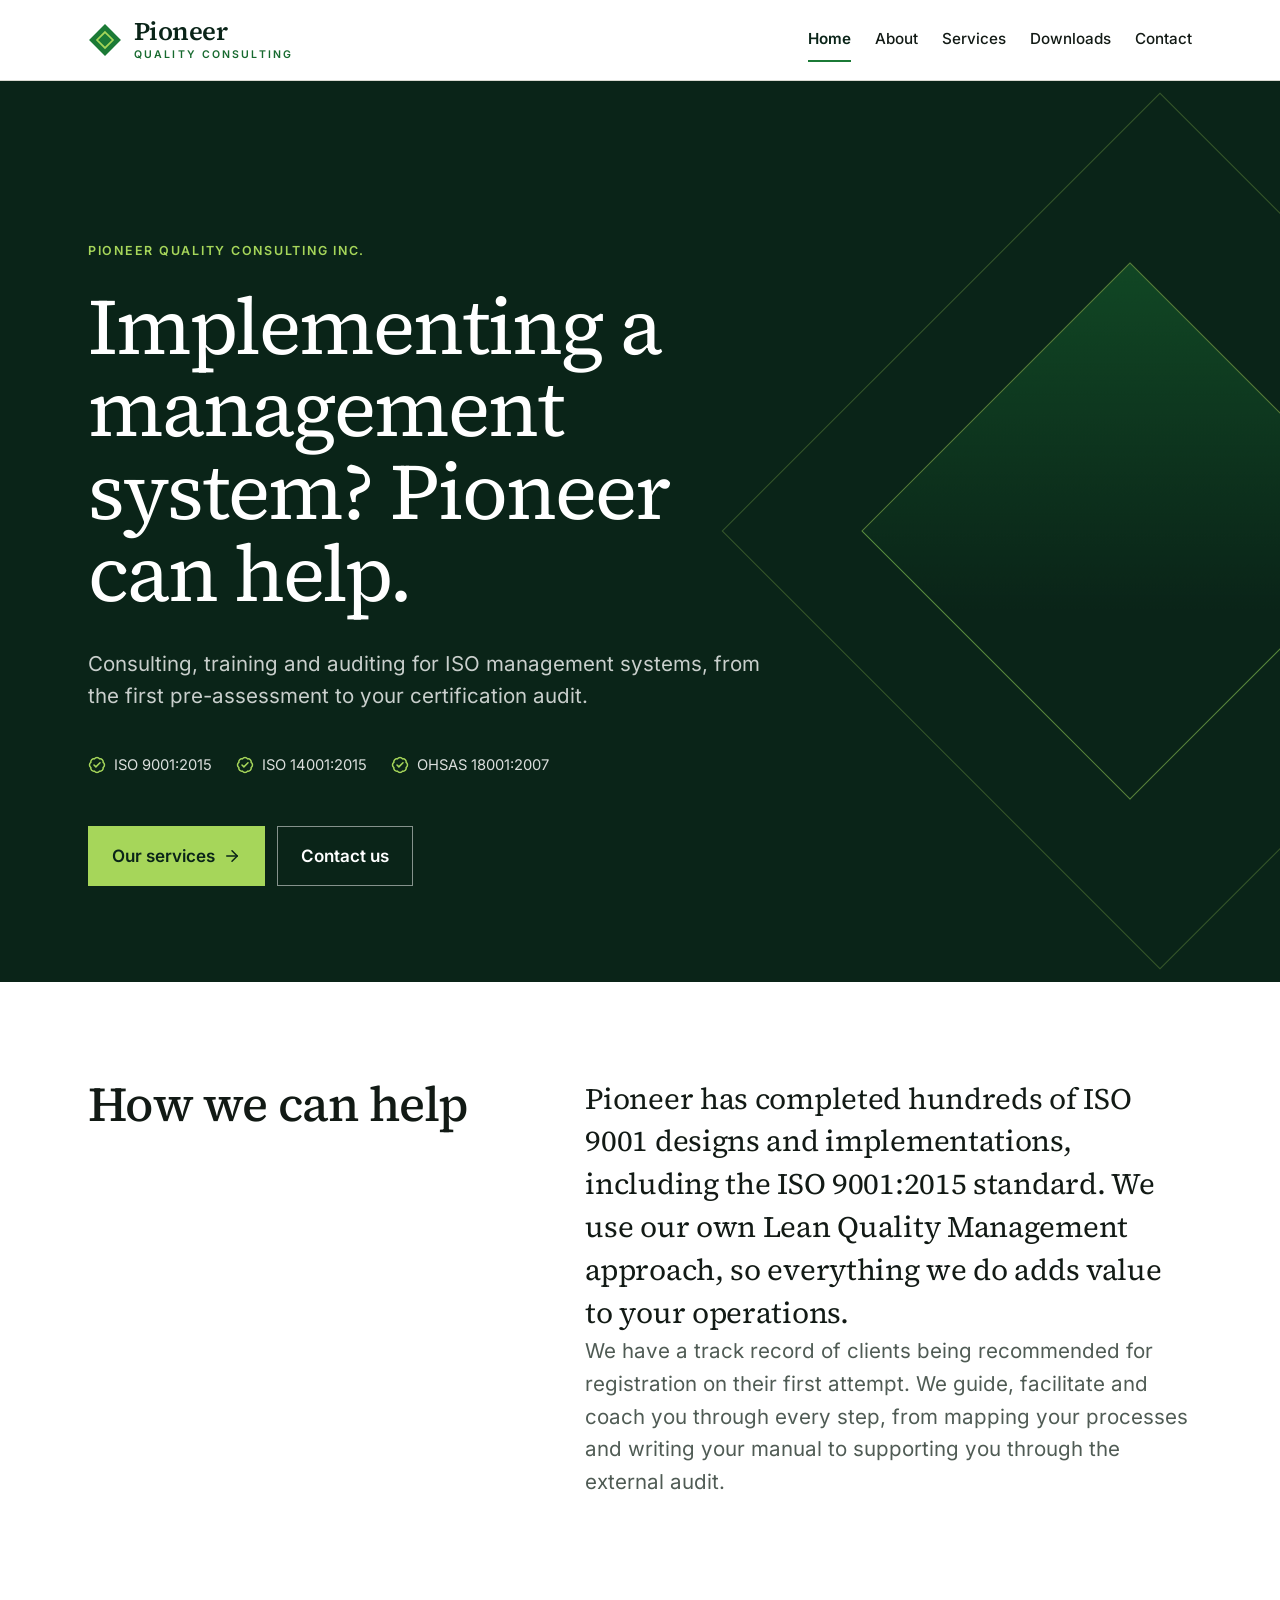
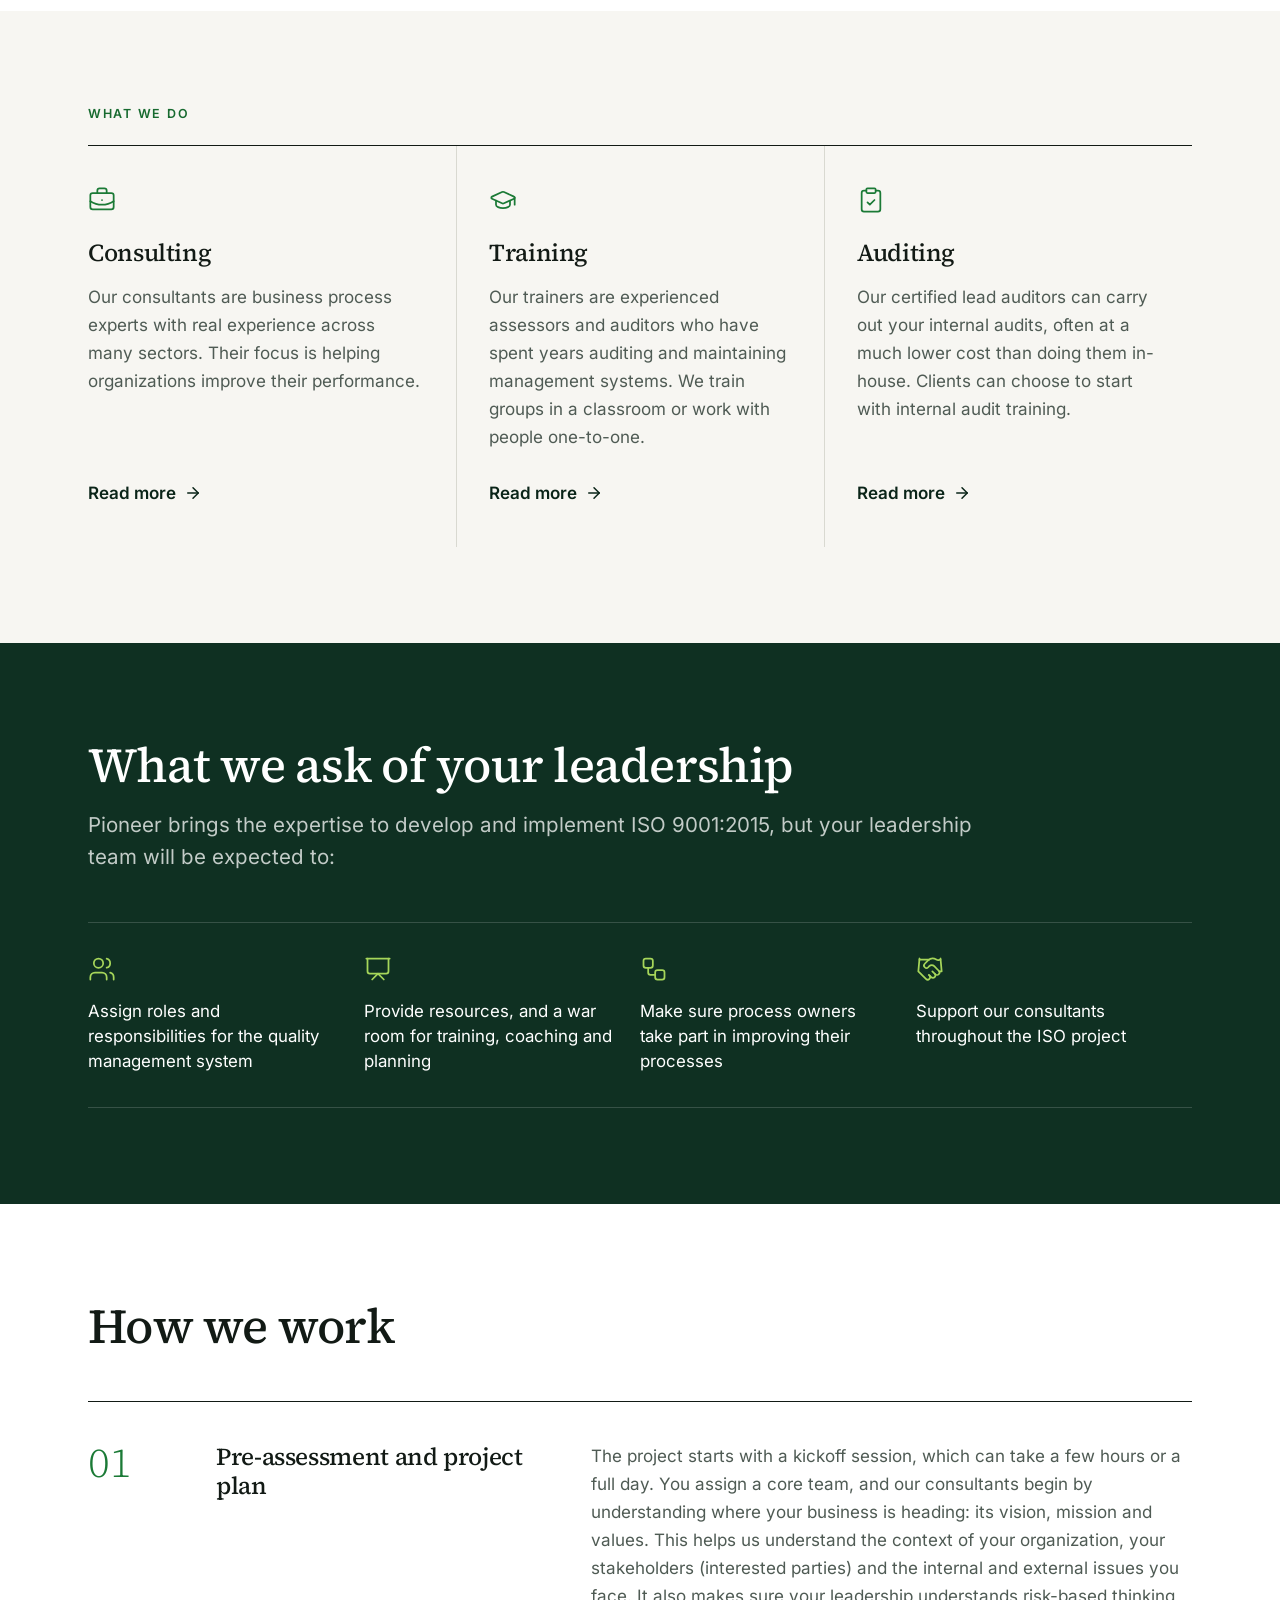
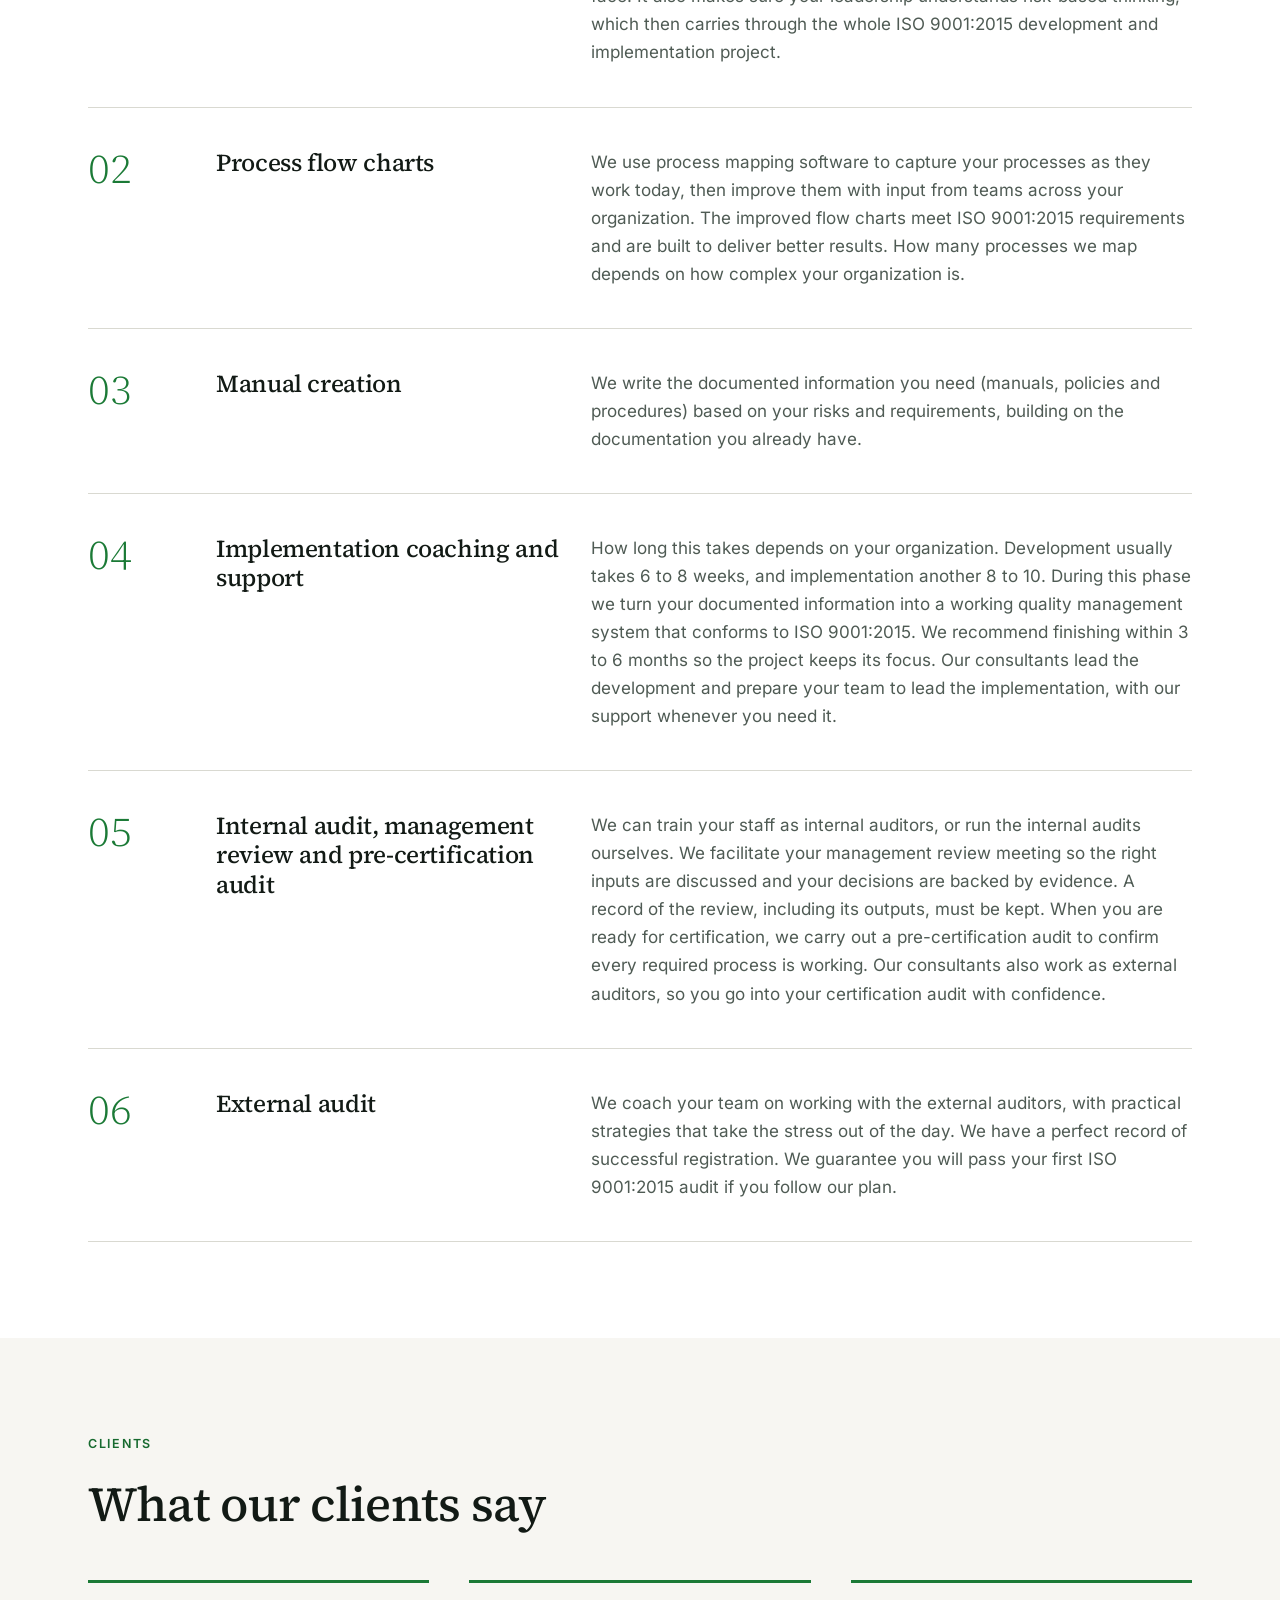
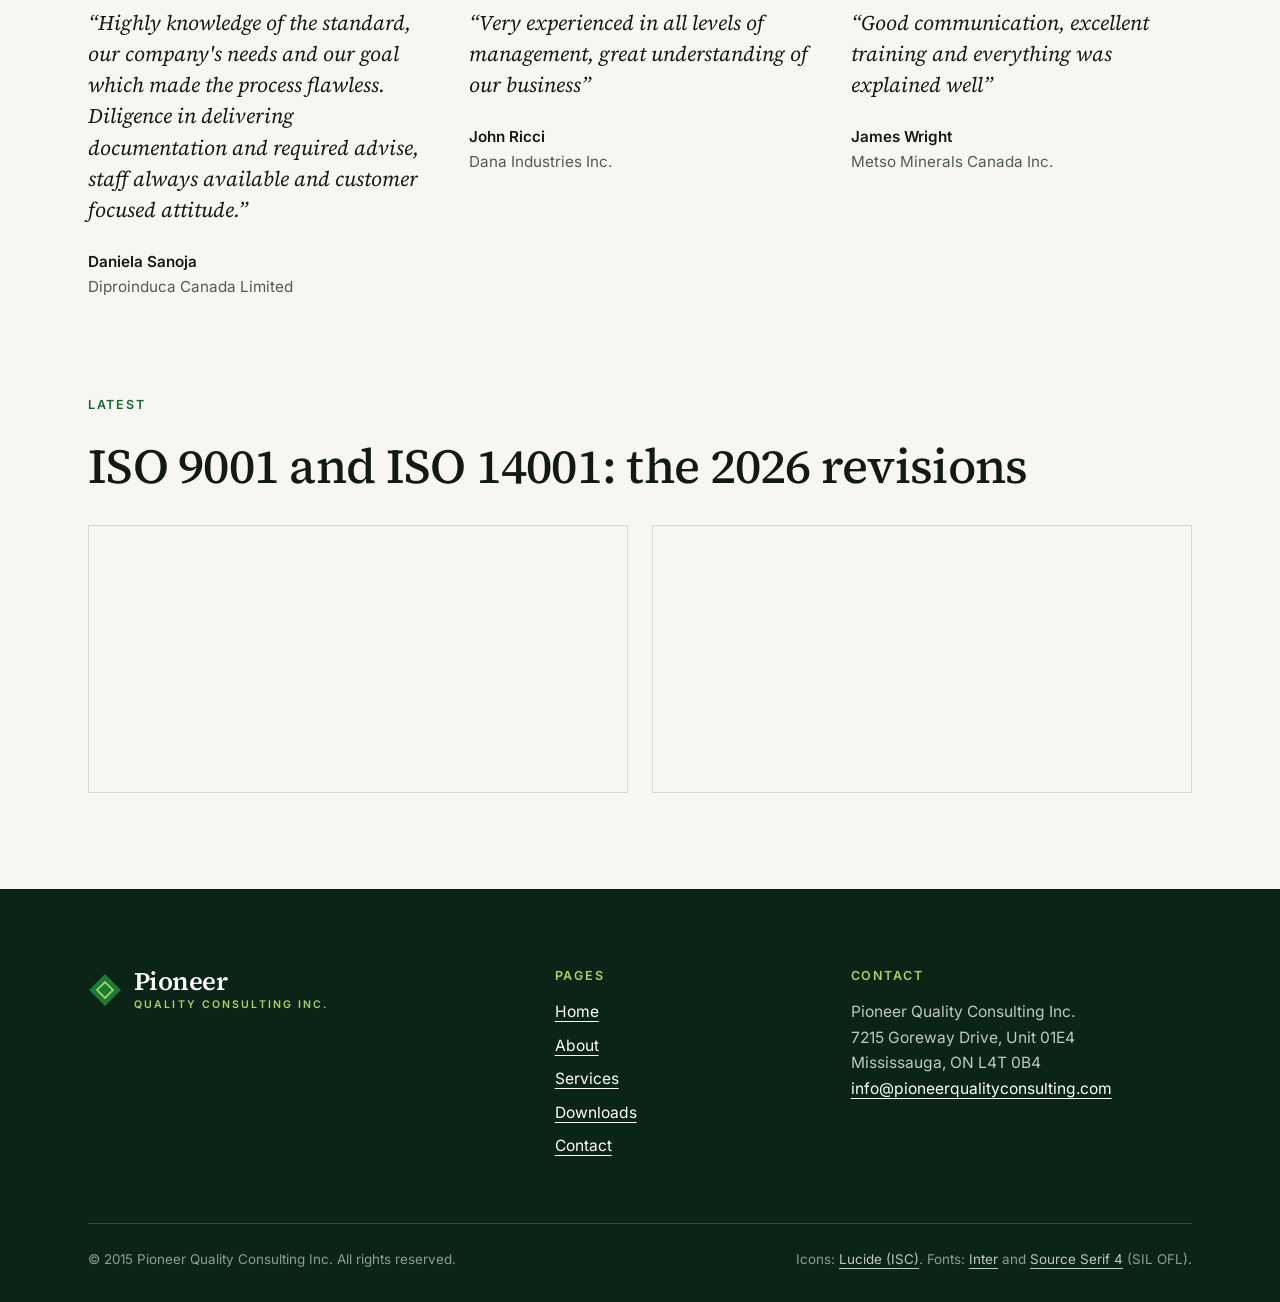
==== commit c0f3e195: "Final review pass: copy, headings and contact layout" ====
--- a/index.html
+++ b/index.html
@@ -18,7 +18,7 @@
     <div class="wrap">
       <a class="brand" href="index.html" aria-label="Pioneer Quality Consulting, home">
         <svg viewBox="0 0 32 32" aria-hidden="true" focusable="false"><path d="M16 1 31 16 16 31 1 16Z" fill="#1b7a36"/><path d="M16 8.5 23.5 16 16 23.5 8.5 16Z" fill="none" stroke="#a6d65a" stroke-width="1.6"/></svg>
-        <span class="brand-name"><b>Pioneer</b><small>Quality Consulting</small></span>
+        <span class="brand-name"><b>Pioneer</b> <small>Quality Consulting</small></span>
       </a>
       <nav class="site-nav" aria-label="Main">
         <ul>
@@ -55,7 +55,7 @@
           <h2>How we can help</h2>
         </div>
         <div>
-          <p class="statement">Pioneer has completed hundreds of ISO 9001 designs and implementations, including the current ISO 9001:2015 standard. We use our own Lean Quality Management approach, so everything we do adds value to your operations.</p>
+          <p class="statement">Pioneer has completed hundreds of ISO 9001 designs and implementations, including the ISO 9001:2015 standard. We use our own Lean Quality Management approach, so everything we do adds value to your operations.</p>
           <p class="lead">We have a track record of clients being recommended for registration on their first attempt. We guide, facilitate and coach you through every step, from mapping your processes and writing your manual to supporting you through the external audit.</p>
         </div>
       </div>
@@ -63,7 +63,7 @@
 
     <section class="section">
       <div class="wrap">
-        <p class="label">What we do</p>
+        <h2 class="label">What we do</h2>
         <div class="pillars">
           <article class="pillar">
             <svg class="icon" viewBox="0 0 24 24" fill="none" stroke="currentColor" stroke-width="2" stroke-linecap="round" stroke-linejoin="round" aria-hidden="true" focusable="false"><path d="M12 12h.01" /><path d="M16 6V4a2 2 0 0 0-2-2h-4a2 2 0 0 0-2 2v2" /><path d="M22 13a18.15 18.15 0 0 1-20 0" /><rect width="20" height="14" x="2" y="6" rx="2" /></svg>
@@ -90,7 +90,7 @@
     <section class="section dark">
       <div class="wrap">
         <h2>What we ask of your leadership</h2>
-        <p class="lead prose">Pioneer brings the expertise to develop and implement ISO 9001:2015, but in the end your leadership team will be expected to:</p>
+        <p class="lead prose">Pioneer brings the expertise to develop and implement ISO 9001:2015, but your leadership team will be expected to:</p>
         <ul class="duties">
           <li><svg class="icon" viewBox="0 0 24 24" fill="none" stroke="currentColor" stroke-width="2" stroke-linecap="round" stroke-linejoin="round" aria-hidden="true" focusable="false"><path d="M16 21v-2a4 4 0 0 0-4-4H6a4 4 0 0 0-4 4v2" /><path d="M16 3.128a4 4 0 0 1 0 7.744" /><path d="M22 21v-2a4 4 0 0 0-3-3.87" /><circle cx="9" cy="7" r="4" /></svg>Assign roles and responsibilities for the quality management system</li>
           <li><svg class="icon" viewBox="0 0 24 24" fill="none" stroke="currentColor" stroke-width="2" stroke-linecap="round" stroke-linejoin="round" aria-hidden="true" focusable="false"><path d="M2 3h20" /><path d="M21 3v11a2 2 0 0 1-2 2H5a2 2 0 0 1-2-2V3" /><path d="m7 21 5-5 5 5" /></svg>Provide resources, and a war room for training, coaching and planning</li>
@@ -107,7 +107,7 @@
           <li class="step">
             <h3>Pre-assessment and project plan</h3>
             <div>
-              <p>The project starts with a kickoff session, which can take a few hours or a full day. You assign a core team, and our consultants begin by understanding where your business is heading: its vision, mission and values. This sets the context of your organization, identifies your stakeholders (interested parties) and the internal and external issues you face, and makes sure your leadership understands risk-based thinking. That approach then carries through the whole ISO 9001:2015 development and implementation project.</p>
+              <p>The project starts with a kickoff session, which can take a few hours or a full day. You assign a core team, and our consultants begin by understanding where your business is heading: its vision, mission and values. This helps us understand the context of your organization, your stakeholders (interested parties) and the internal and external issues you face. It also makes sure your leadership understands risk-based thinking, which then carries through the whole ISO 9001:2015 development and implementation project.</p>
             </div>
           </li>
           <li class="step">
@@ -180,7 +180,7 @@
     <div class="wrap">
       <div class="footer-grid">
         <div>
-          <span class="brand footer-brand"><svg viewBox="0 0 32 32" aria-hidden="true" focusable="false"><path d="M16 1 31 16 16 31 1 16Z" fill="#1b7a36"/><path d="M16 8.5 23.5 16 16 23.5 8.5 16Z" fill="none" stroke="#a6d65a" stroke-width="1.6"/></svg><span class="brand-name"><b>Pioneer</b><small>Quality Consulting Inc.</small></span></span>
+          <span class="brand footer-brand"><svg viewBox="0 0 32 32" aria-hidden="true" focusable="false"><path d="M16 1 31 16 16 31 1 16Z" fill="#1b7a36"/><path d="M16 8.5 23.5 16 16 23.5 8.5 16Z" fill="none" stroke="#a6d65a" stroke-width="1.6"/></svg><span class="brand-name"><b>Pioneer</b> <small>Quality Consulting Inc.</small></span></span>
         </div>
         <nav aria-label="Footer">
           <h2>Pages</h2>
--- a/assets/site.css
+++ b/assets/site.css
@@ -797,6 +797,10 @@
 }
 
 /* ---------------------------------------------------------------- contact */
+.contact-wrap {
+  max-width: 760px;
+}
+
 .contact-list {
   margin: 0;
   border-top: 1px solid var(--text);
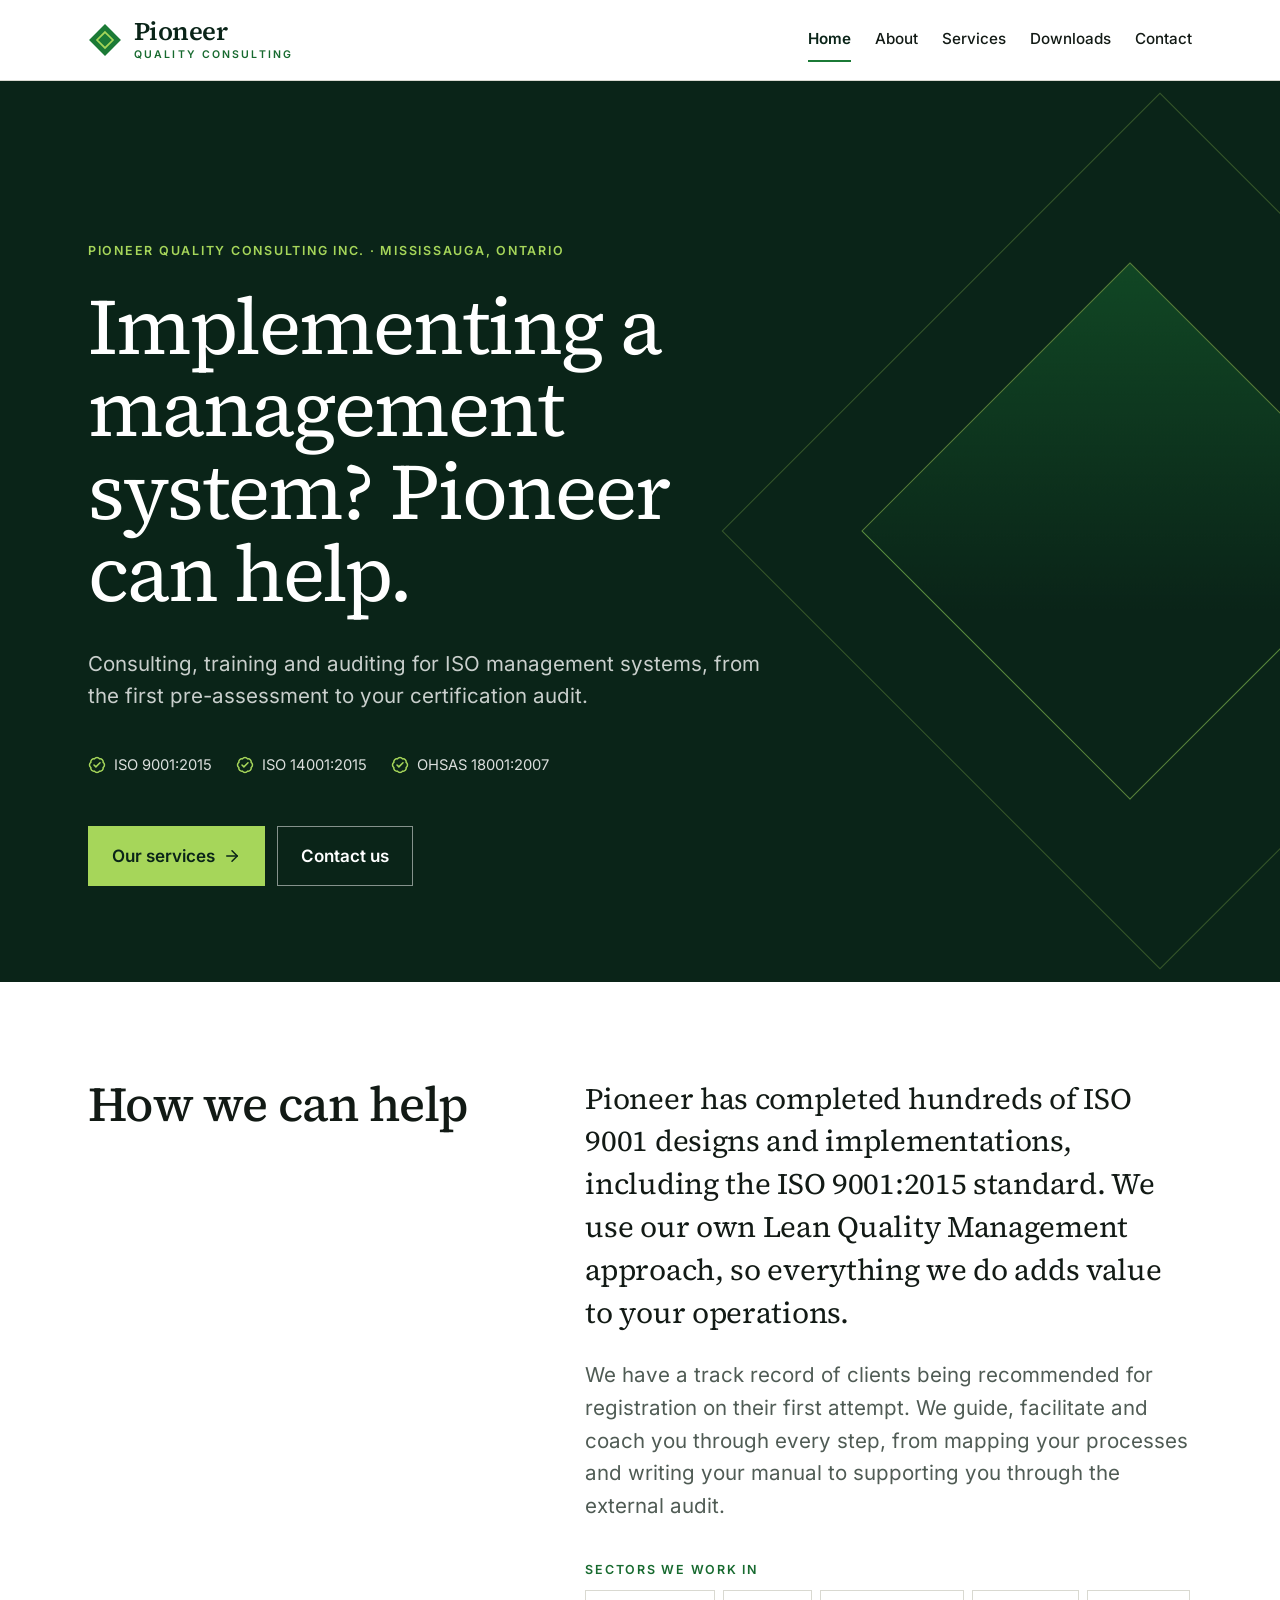
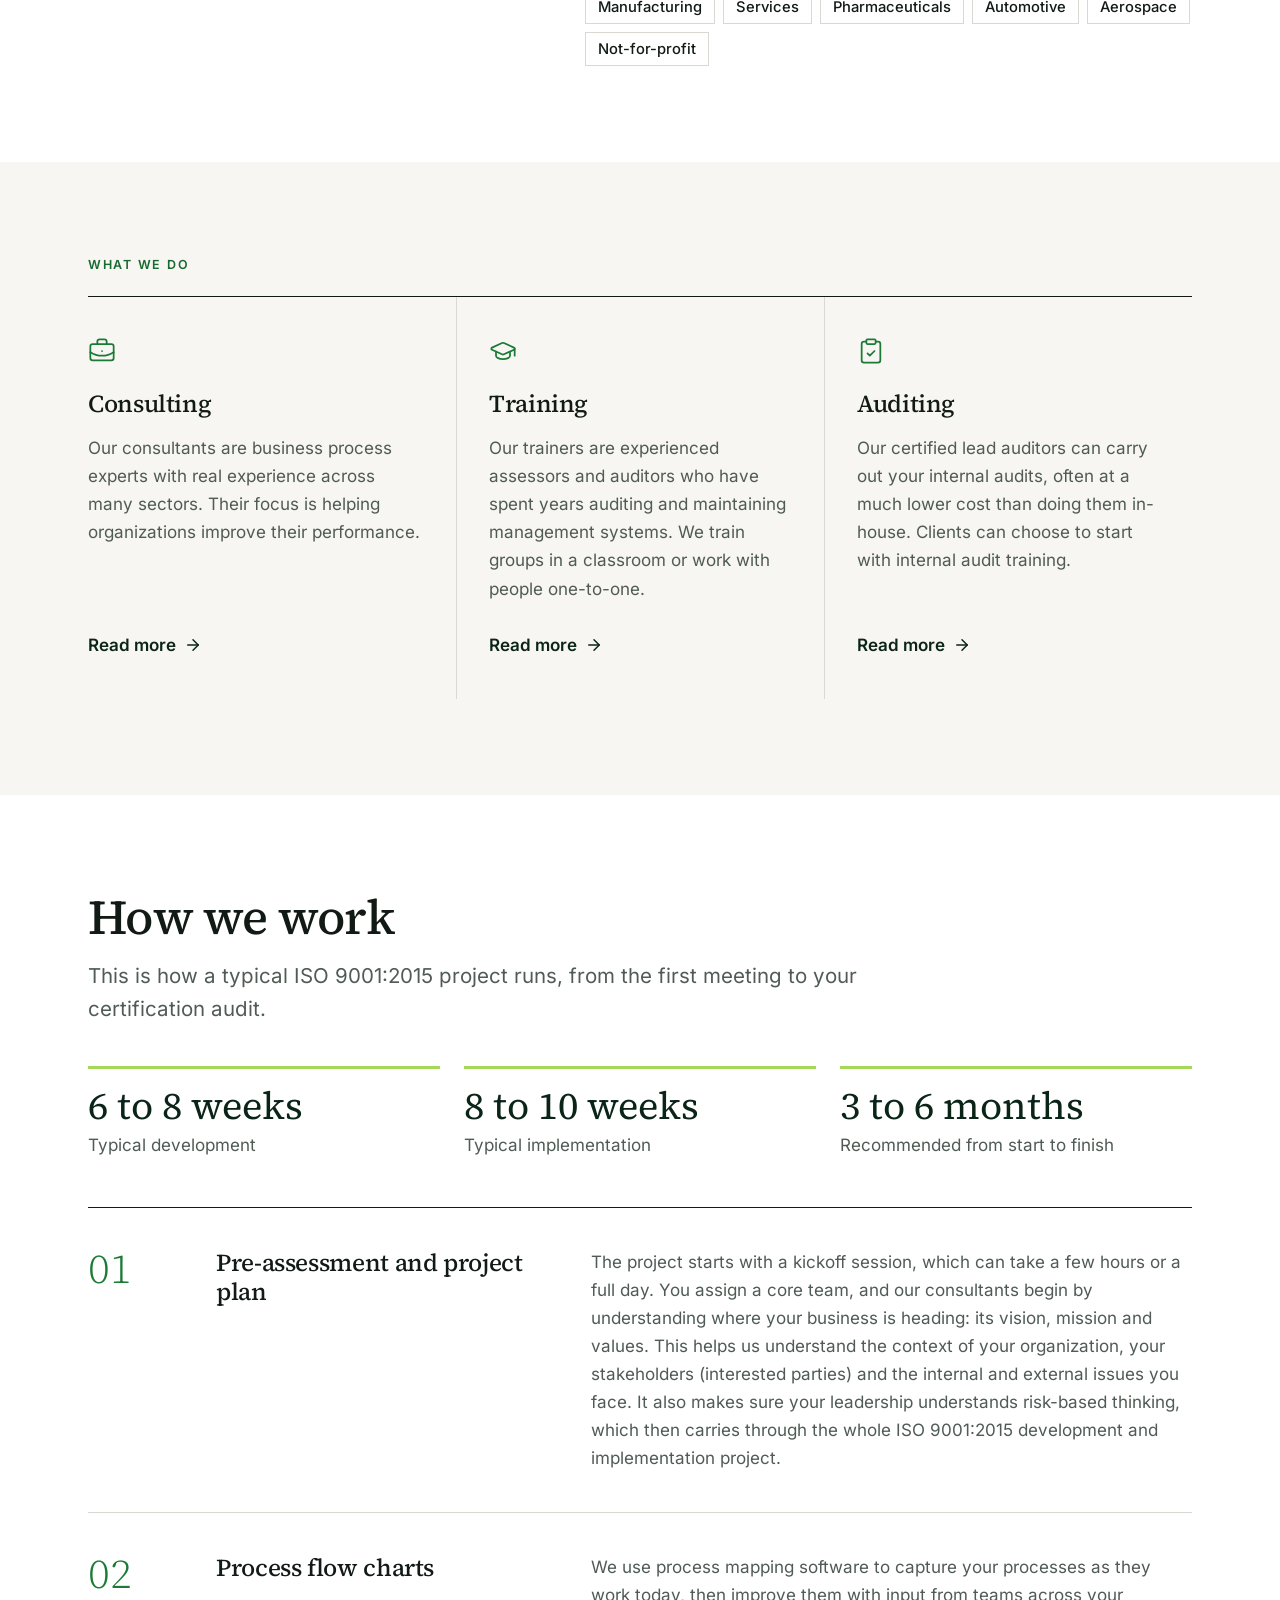
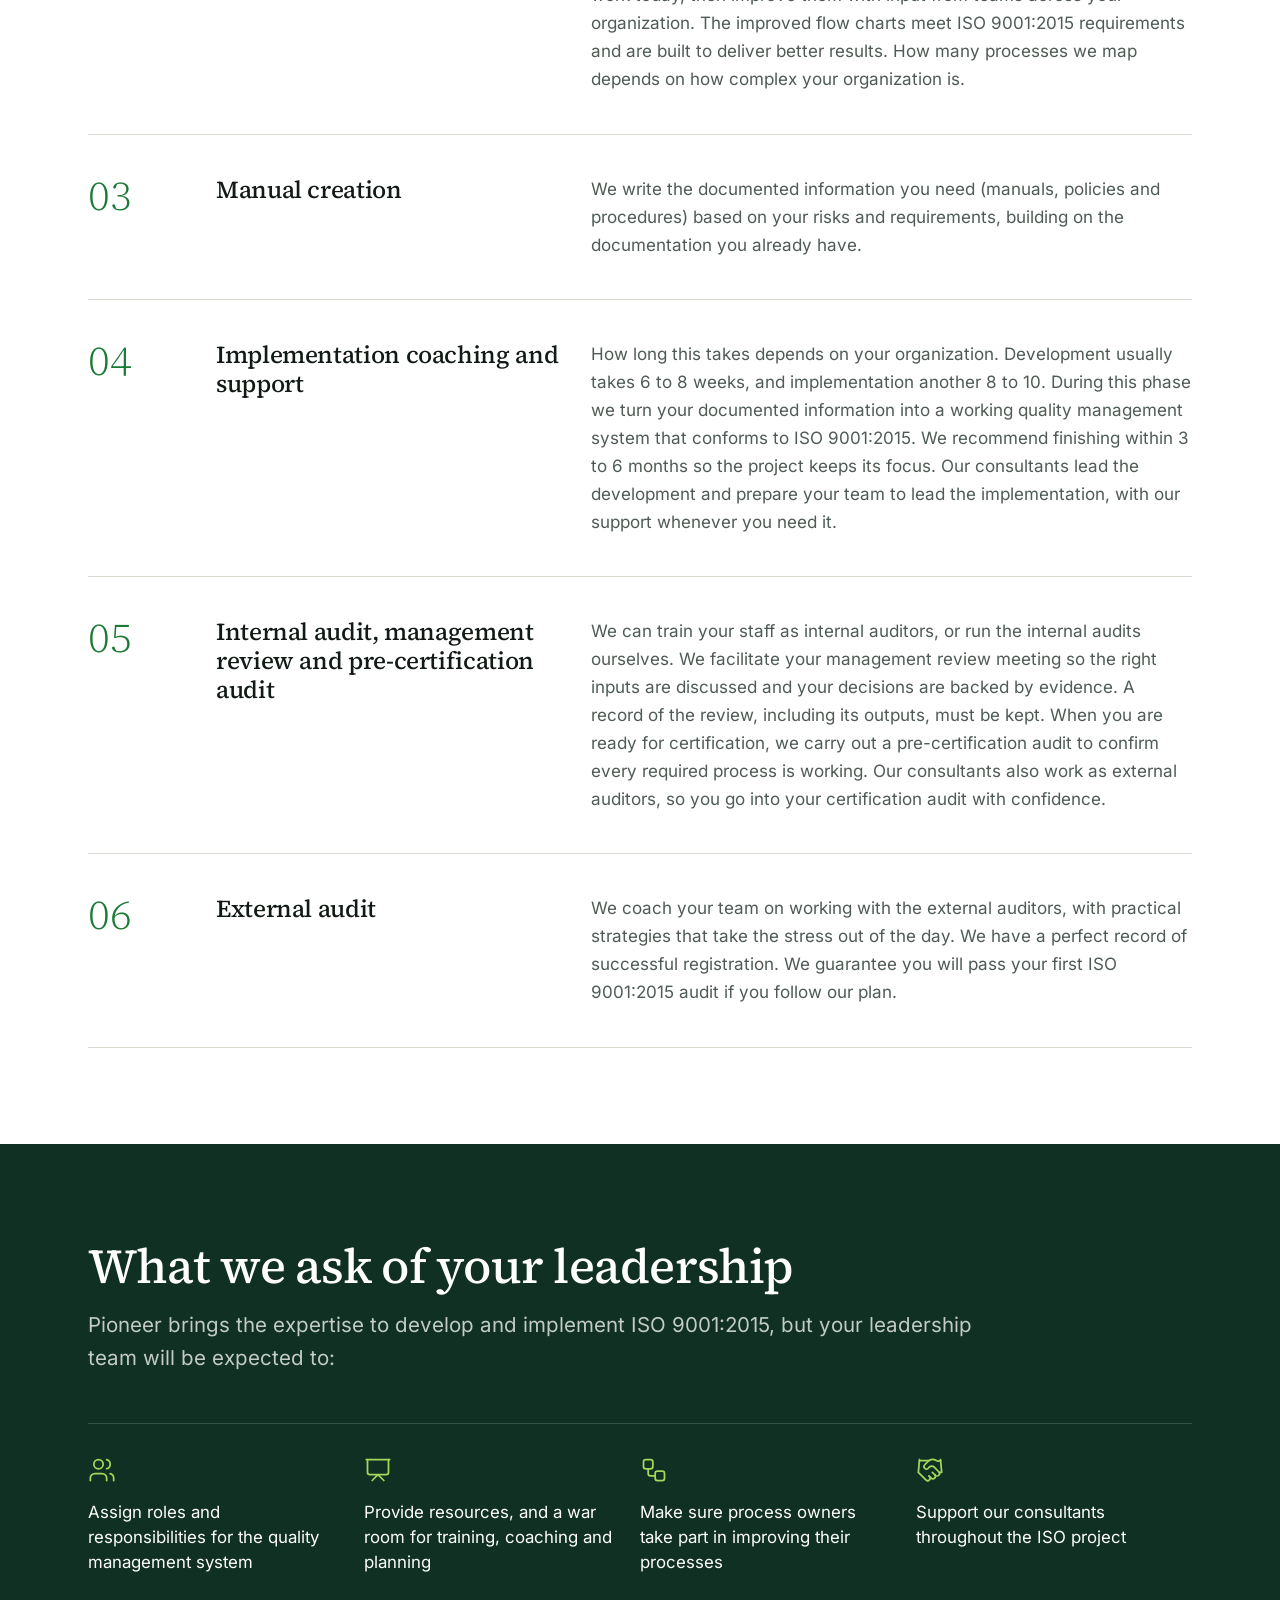
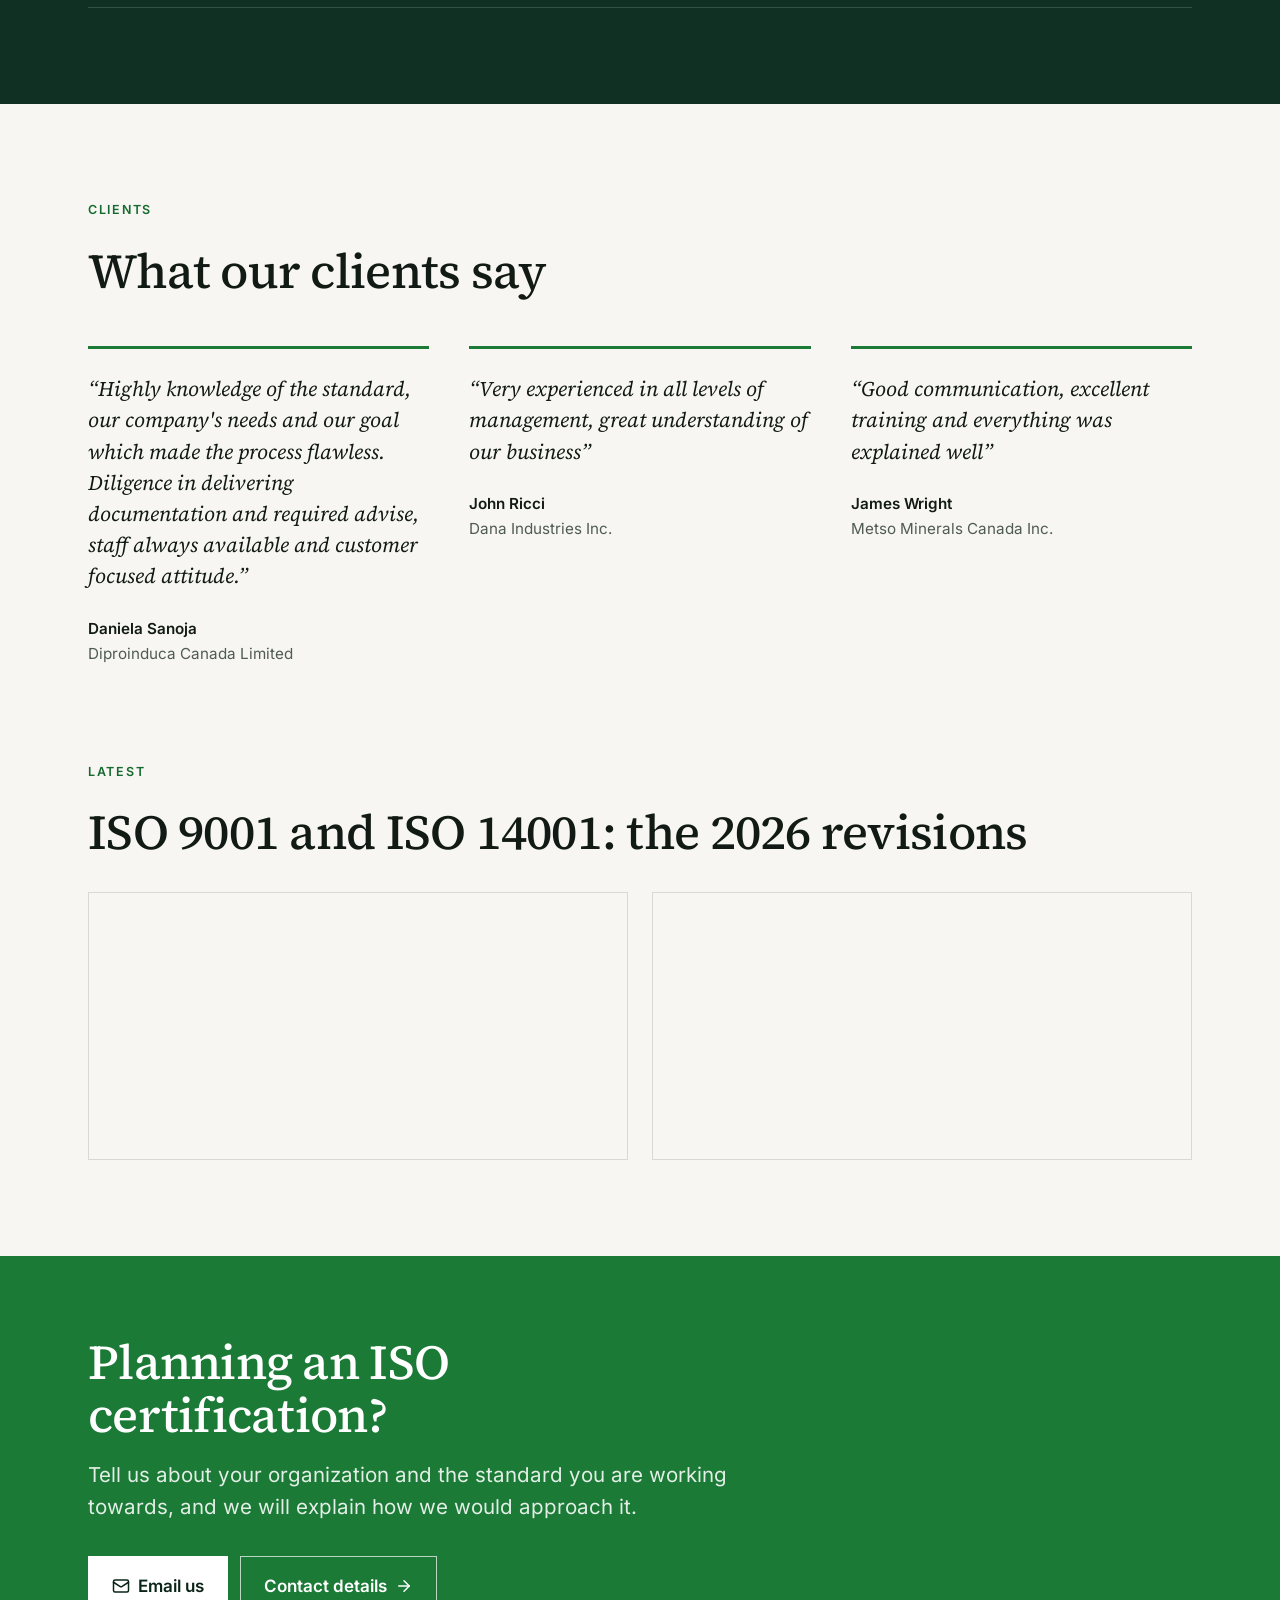
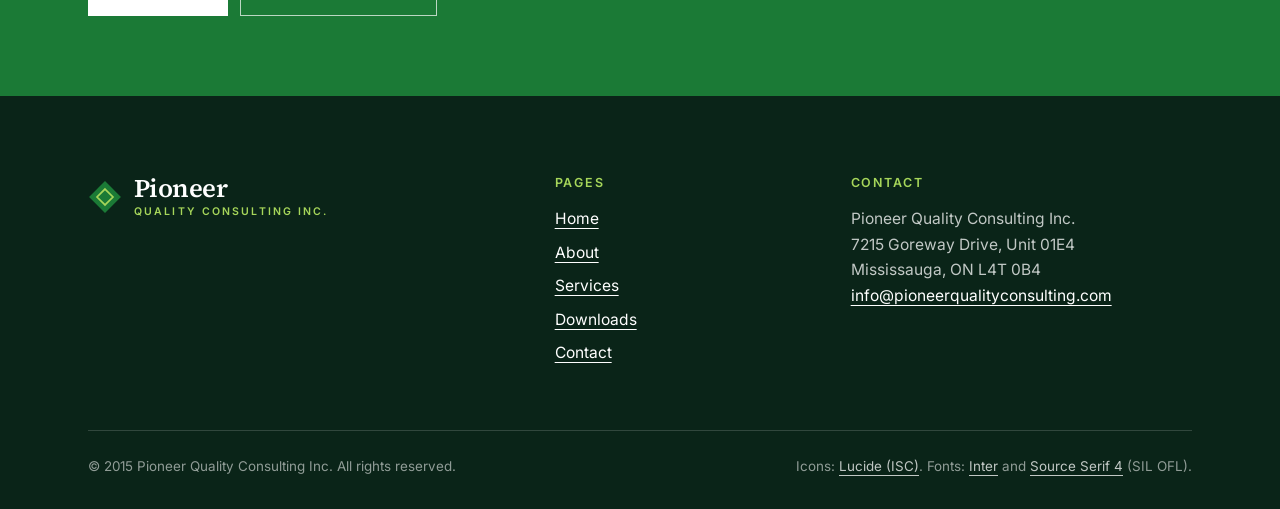
==== commit 0c85f911: "Content pass: next steps, location, timeline, sectors" ====
--- a/index.html
+++ b/index.html
@@ -7,6 +7,7 @@
   <meta name="referrer" content="no-referrer">
   <meta name="robots" content="noindex,nofollow">
   <title>Pioneer Quality Consulting</title>
+  <meta name="description" content="ISO 9001, ISO 14001 and OHSAS 18001 consulting, training and auditing from Pioneer Quality Consulting in Mississauga, Ontario.">
   <link rel="icon" href="assets/favicon.ico">
   <link rel="preload" href="assets/fonts/source-serif-4-latin-wght-normal.woff2" as="font" type="font/woff2" crossorigin>
   <link rel="preload" href="assets/fonts/inter-latin-wght-normal.woff2" as="font" type="font/woff2" crossorigin>
@@ -34,7 +35,7 @@
   <main id="main">
     <section class="hero">
       <div class="wrap">
-        <p class="label">Pioneer Quality Consulting Inc.</p>
+        <p class="label">Pioneer Quality Consulting Inc. · Mississauga, Ontario</p>
         <h1>Implementing a management system? Pioneer can help.</h1>
         <p class="lead">Consulting, training and auditing for ISO management systems, from the first pre-assessment to your certification audit.</p>
         <ul class="standards" aria-label="Standards we work with">
@@ -57,6 +58,15 @@
         <div>
           <p class="statement">Pioneer has completed hundreds of ISO 9001 designs and implementations, including the ISO 9001:2015 standard. We use our own Lean Quality Management approach, so everything we do adds value to your operations.</p>
           <p class="lead">We have a track record of clients being recommended for registration on their first attempt. We guide, facilitate and coach you through every step, from mapping your processes and writing your manual to supporting you through the external audit.</p>
+          <h3 class="label">Sectors we work in</h3>
+          <ul class="sectors">
+            <li>Manufacturing</li>
+            <li>Services</li>
+            <li>Pharmaceuticals</li>
+            <li>Automotive</li>
+            <li>Aerospace</li>
+            <li>Not-for-profit</li>
+          </ul>
         </div>
       </div>
     </section>
@@ -87,6 +97,56 @@
       </div>
     </section>
 
+    <section class="section white">
+      <div class="wrap">
+        <h2>How we work</h2>
+        <p class="lead prose">This is how a typical ISO 9001:2015 project runs, from the first meeting to your certification audit.</p>
+        <dl class="facts">
+          <div><dt>6 to 8 weeks</dt><dd>Typical development</dd></div>
+          <div><dt>8 to 10 weeks</dt><dd>Typical implementation</dd></div>
+          <div><dt>3 to 6 months</dt><dd>Recommended from start to finish</dd></div>
+        </dl>
+        <ol class="steps">
+          <li class="step">
+            <h3>Pre-assessment and project plan</h3>
+            <div>
+              <p>The project starts with a kickoff session, which can take a few hours or a full day. You assign a core team, and our consultants begin by understanding where your business is heading: its vision, mission and values. This helps us understand the context of your organization, your stakeholders (interested parties) and the internal and external issues you face. It also makes sure your leadership understands risk-based thinking, which then carries through the whole ISO 9001:2015 development and implementation project.</p>
+            </div>
+          </li>
+          <li class="step">
+            <h3>Process flow charts</h3>
+            <div>
+              <p>We use process mapping software to capture your processes as they work today, then improve them with input from teams across your organization. The improved flow charts meet ISO 9001:2015 requirements and are built to deliver better results. How many processes we map depends on how complex your organization is.</p>
+            </div>
+          </li>
+          <li class="step">
+            <h3>Manual creation</h3>
+            <div>
+              <p>We write the documented information you need (manuals, policies and procedures) based on your risks and requirements, building on the documentation you already have.</p>
+            </div>
+          </li>
+          <li class="step">
+            <h3>Implementation coaching and support</h3>
+            <div>
+              <p>How long this takes depends on your organization. Development usually takes 6 to 8 weeks, and implementation another 8 to 10. During this phase we turn your documented information into a working quality management system that conforms to ISO 9001:2015. We recommend finishing within 3 to 6 months so the project keeps its focus. Our consultants lead the development and prepare your team to lead the implementation, with our support whenever you need it.</p>
+            </div>
+          </li>
+          <li class="step">
+            <h3>Internal audit, management review and pre-certification audit</h3>
+            <div>
+              <p>We can train your staff as internal auditors, or run the internal audits ourselves. We facilitate your management review meeting so the right inputs are discussed and your decisions are backed by evidence. A record of the review, including its outputs, must be kept. When you are ready for certification, we carry out a pre-certification audit to confirm every required process is working. Our consultants also work as external auditors, so you go into your certification audit with confidence.</p>
+            </div>
+          </li>
+          <li class="step">
+            <h3>External audit</h3>
+            <div>
+              <p>We coach your team on working with the external auditors, with practical strategies that take the stress out of the day. We have a perfect record of successful registration. We guarantee you will pass your first ISO 9001:2015 audit if you follow our plan.</p>
+            </div>
+          </li>
+        </ol>
+      </div>
+    </section>
+
     <section class="section dark">
       <div class="wrap">
         <h2>What we ask of your leadership</h2>
@@ -97,50 +157,6 @@
           <li><svg class="icon" viewBox="0 0 24 24" fill="none" stroke="currentColor" stroke-width="2" stroke-linecap="round" stroke-linejoin="round" aria-hidden="true" focusable="false"><rect width="8" height="8" x="3" y="3" rx="2" /><path d="M7 11v4a2 2 0 0 0 2 2h4" /><rect width="8" height="8" x="13" y="13" rx="2" /></svg>Make sure process owners take part in improving their processes</li>
           <li><svg class="icon" viewBox="0 0 24 24" fill="none" stroke="currentColor" stroke-width="2" stroke-linecap="round" stroke-linejoin="round" aria-hidden="true" focusable="false"><path d="m11 17 2 2a1 1 0 1 0 3-3" /><path d="m14 14 2.5 2.5a1 1 0 1 0 3-3l-3.88-3.88a3 3 0 0 0-4.24 0l-.88.88a1 1 0 1 1-3-3l2.81-2.81a5.79 5.79 0 0 1 7.06-.87l.47.28a2 2 0 0 0 1.42.25L21 4" /><path d="m21 3 1 11h-2" /><path d="M3 3 2 14l6.5 6.5a1 1 0 1 0 3-3" /><path d="M3 4h8" /></svg>Support our consultants throughout the ISO project</li>
         </ul>
-      </div>
-    </section>
-
-    <section class="section white">
-      <div class="wrap">
-        <h2>How we work</h2>
-        <ol class="steps">
-          <li class="step">
-            <h3>Pre-assessment and project plan</h3>
-            <div>
-              <p>The project starts with a kickoff session, which can take a few hours or a full day. You assign a core team, and our consultants begin by understanding where your business is heading: its vision, mission and values. This helps us understand the context of your organization, your stakeholders (interested parties) and the internal and external issues you face. It also makes sure your leadership understands risk-based thinking, which then carries through the whole ISO 9001:2015 development and implementation project.</p>
-            </div>
-          </li>
-          <li class="step">
-            <h3>Process flow charts</h3>
-            <div>
-              <p>We use process mapping software to capture your processes as they work today, then improve them with input from teams across your organization. The improved flow charts meet ISO 9001:2015 requirements and are built to deliver better results. How many processes we map depends on how complex your organization is.</p>
-            </div>
-          </li>
-          <li class="step">
-            <h3>Manual creation</h3>
-            <div>
-              <p>We write the documented information you need (manuals, policies and procedures) based on your risks and requirements, building on the documentation you already have.</p>
-            </div>
-          </li>
-          <li class="step">
-            <h3>Implementation coaching and support</h3>
-            <div>
-              <p>How long this takes depends on your organization. Development usually takes 6 to 8 weeks, and implementation another 8 to 10. During this phase we turn your documented information into a working quality management system that conforms to ISO 9001:2015. We recommend finishing within 3 to 6 months so the project keeps its focus. Our consultants lead the development and prepare your team to lead the implementation, with our support whenever you need it.</p>
-            </div>
-          </li>
-          <li class="step">
-            <h3>Internal audit, management review and pre-certification audit</h3>
-            <div>
-              <p>We can train your staff as internal auditors, or run the internal audits ourselves. We facilitate your management review meeting so the right inputs are discussed and your decisions are backed by evidence. A record of the review, including its outputs, must be kept. When you are ready for certification, we carry out a pre-certification audit to confirm every required process is working. Our consultants also work as external auditors, so you go into your certification audit with confidence.</p>
-            </div>
-          </li>
-          <li class="step">
-            <h3>External audit</h3>
-            <div>
-              <p>We coach your team on working with the external auditors, with practical strategies that take the stress out of the day. We have a perfect record of successful registration. We guarantee you will pass your first ISO 9001:2015 audit if you follow our plan.</p>
-            </div>
-          </li>
-        </ol>
       </div>
     </section>
 
@@ -175,6 +191,16 @@
         </div>
       </div>
     </section>
+    <section class="cta">
+      <div class="wrap">
+        <h2>Planning an ISO certification?</h2>
+        <p class="lead">Tell us about your organization and the standard you are working towards, and we will explain how we would approach it.</p>
+        <div class="actions">
+          <a class="button" href="mailto:info@pioneerqualityconsulting.com"><svg class="icon small" viewBox="0 0 24 24" fill="none" stroke="currentColor" stroke-width="2" stroke-linecap="round" stroke-linejoin="round" aria-hidden="true" focusable="false"><path d="m22 7-8.991 5.727a2 2 0 0 1-2.009 0L2 7" /><rect x="2" y="4" width="20" height="16" rx="2" /></svg>Email us</a>
+          <a class="button ghost" href="contact-us/index.html">Contact details <svg class="icon small" viewBox="0 0 24 24" fill="none" stroke="currentColor" stroke-width="2" stroke-linecap="round" stroke-linejoin="round" aria-hidden="true" focusable="false"><path d="M5 12h14" /><path d="m12 5 7 7-7 7" /></svg></a>
+        </div>
+      </div>
+    </section>
   </main>
   <footer class="site-footer">
     <div class="wrap">
--- a/assets/site.css
+++ b/assets/site.css
@@ -461,7 +461,7 @@
 }
 
 .statement {
-  margin: 0;
+  margin: 0 0 var(--s-06);
   font-family: var(--serif);
   font-size: clamp(1.35rem, 2.4vw, 1.85rem);
   font-weight: 400;
@@ -797,11 +797,8 @@
 }
 
 /* ---------------------------------------------------------------- contact */
-.contact-wrap {
+.contact-list {
   max-width: 760px;
-}
-
-.contact-list {
   margin: 0;
   border-top: 1px solid var(--text);
 }
@@ -930,3 +927,118 @@
     color: var(--text);
   }
 }
+
+/* ------------------------------------------------------- timeline facts */
+.facts {
+  display: grid;
+  grid-template-columns: repeat(auto-fit, minmax(200px, 1fr));
+  gap: var(--s-06);
+  margin: var(--s-08) 0 0;
+}
+
+.facts div {
+  padding-top: var(--s-05);
+  border-top: 3px solid var(--lime);
+}
+
+.facts dt {
+  font-family: var(--serif);
+  font-size: clamp(1.8rem, 3vw, 2.4rem);
+  line-height: 1.1;
+  color: var(--ink);
+  font-variant-numeric: lining-nums;
+}
+
+.facts dd {
+  margin: var(--s-02) 0 0;
+  color: var(--muted);
+}
+
+/* -------------------------------------------------------------- sectors */
+h3.label {
+  margin: var(--s-08) 0 var(--s-04);
+}
+
+.sectors {
+  display: flex;
+  flex-wrap: wrap;
+  gap: var(--s-03);
+  margin: 0;
+  padding: 0;
+  list-style: none;
+}
+
+.sectors li {
+  padding: var(--s-02) var(--s-04);
+  border: 1px solid var(--line);
+  font-size: 0.92rem;
+  font-weight: 500;
+}
+
+/* --------------------------------------------------------- jump links */
+.jump {
+  display: flex;
+  flex-wrap: wrap;
+  gap: var(--s-03) var(--s-06);
+  margin: var(--s-07) 0 0;
+  padding: 0;
+  list-style: none;
+}
+
+.jump a {
+  color: var(--white);
+  font-weight: 500;
+  text-decoration-color: var(--lime);
+}
+
+.jump a:hover {
+  color: var(--lime);
+}
+
+/* ------------------------------------------------- linked service list */
+.offers a {
+  display: block;
+  color: var(--text);
+  text-decoration: none;
+}
+
+.offers a:hover {
+  color: var(--green-text);
+}
+
+/* ------------------------------------------------------ call to action */
+.cta {
+  padding: var(--s-11) 0;
+  background: var(--green);
+  color: var(--white);
+}
+
+.cta h2 {
+  max-width: 20ch;
+}
+
+.cta .lead {
+  max-width: 56ch;
+  margin-bottom: var(--s-07);
+  color: rgba(255, 255, 255, 0.88);
+}
+
+.cta .button {
+  background: var(--white);
+  color: var(--ink);
+}
+
+.cta .button:hover {
+  background: var(--lime);
+}
+
+.cta .button.ghost {
+  background: transparent;
+  color: var(--white);
+  box-shadow: inset 0 0 0 1px rgba(255, 255, 255, 0.7);
+}
+
+.cta .button.ghost:hover {
+  background: var(--white);
+  color: var(--ink);
+}
